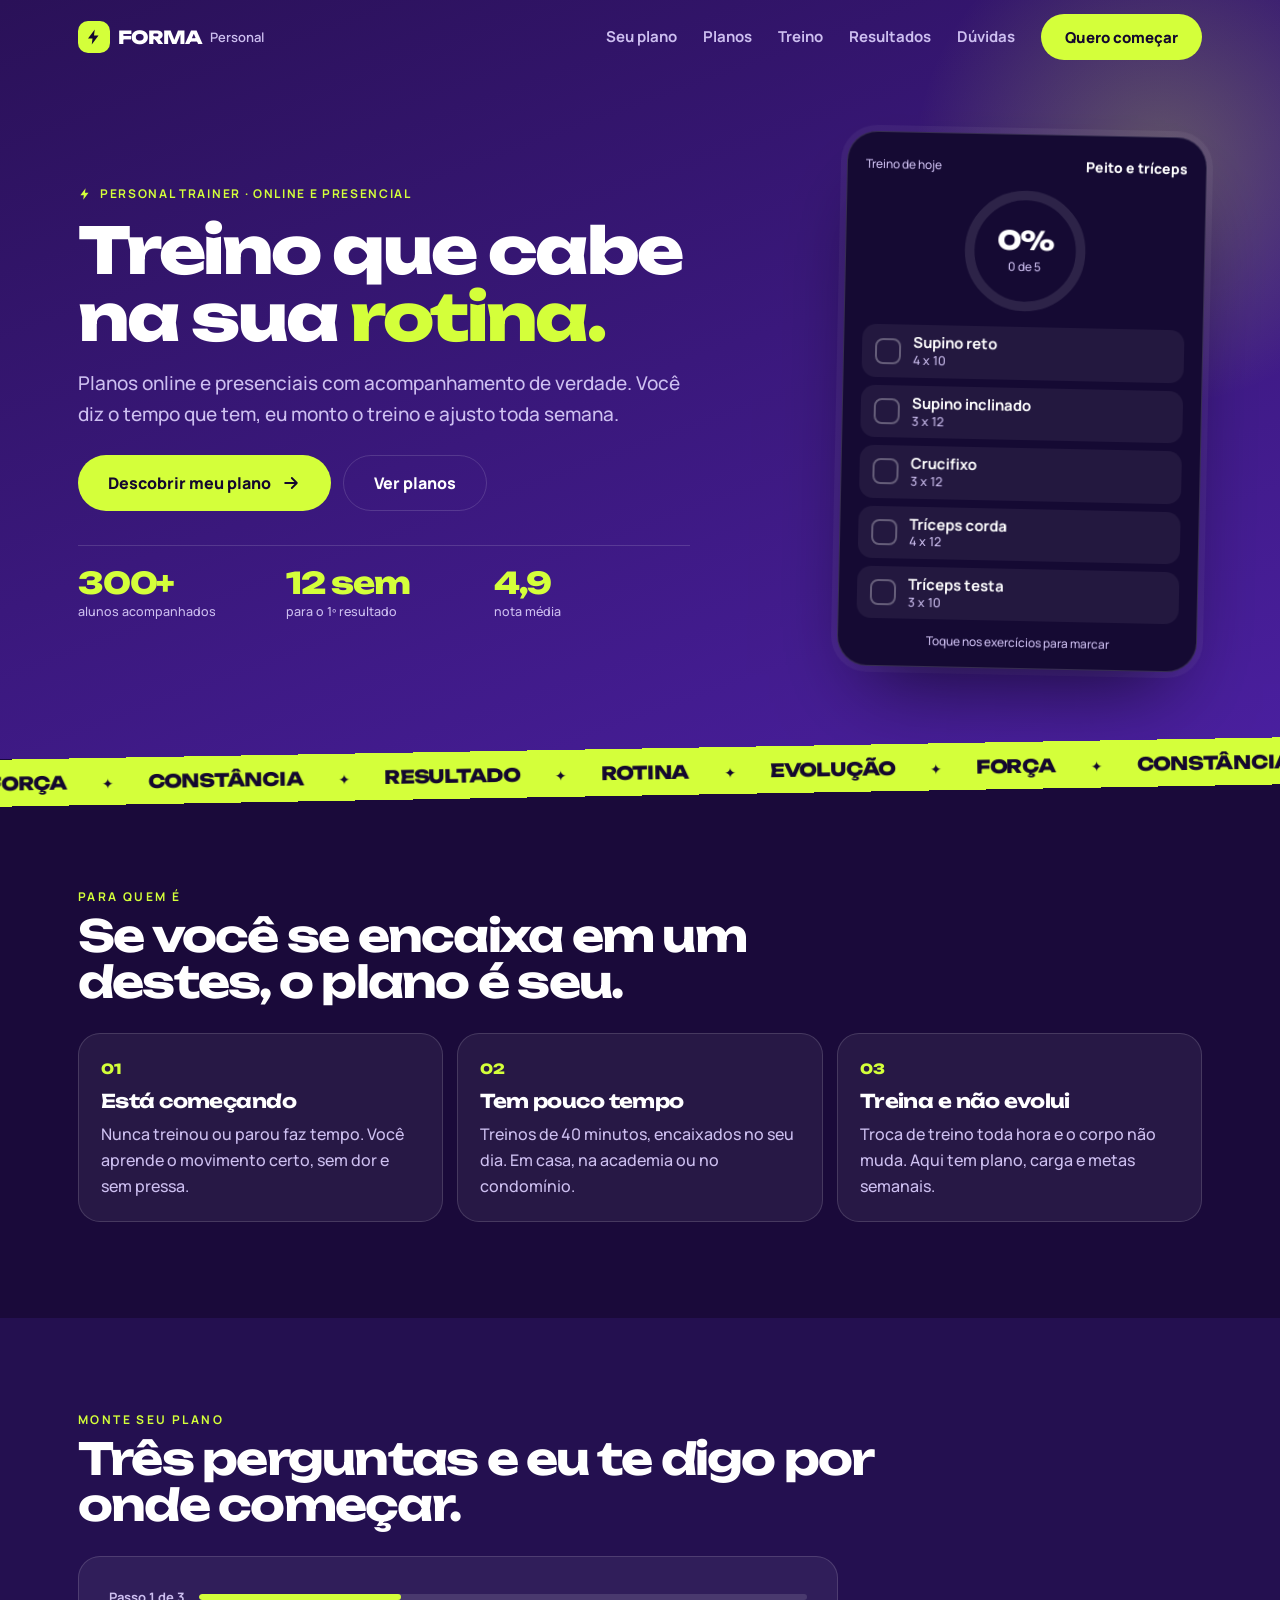
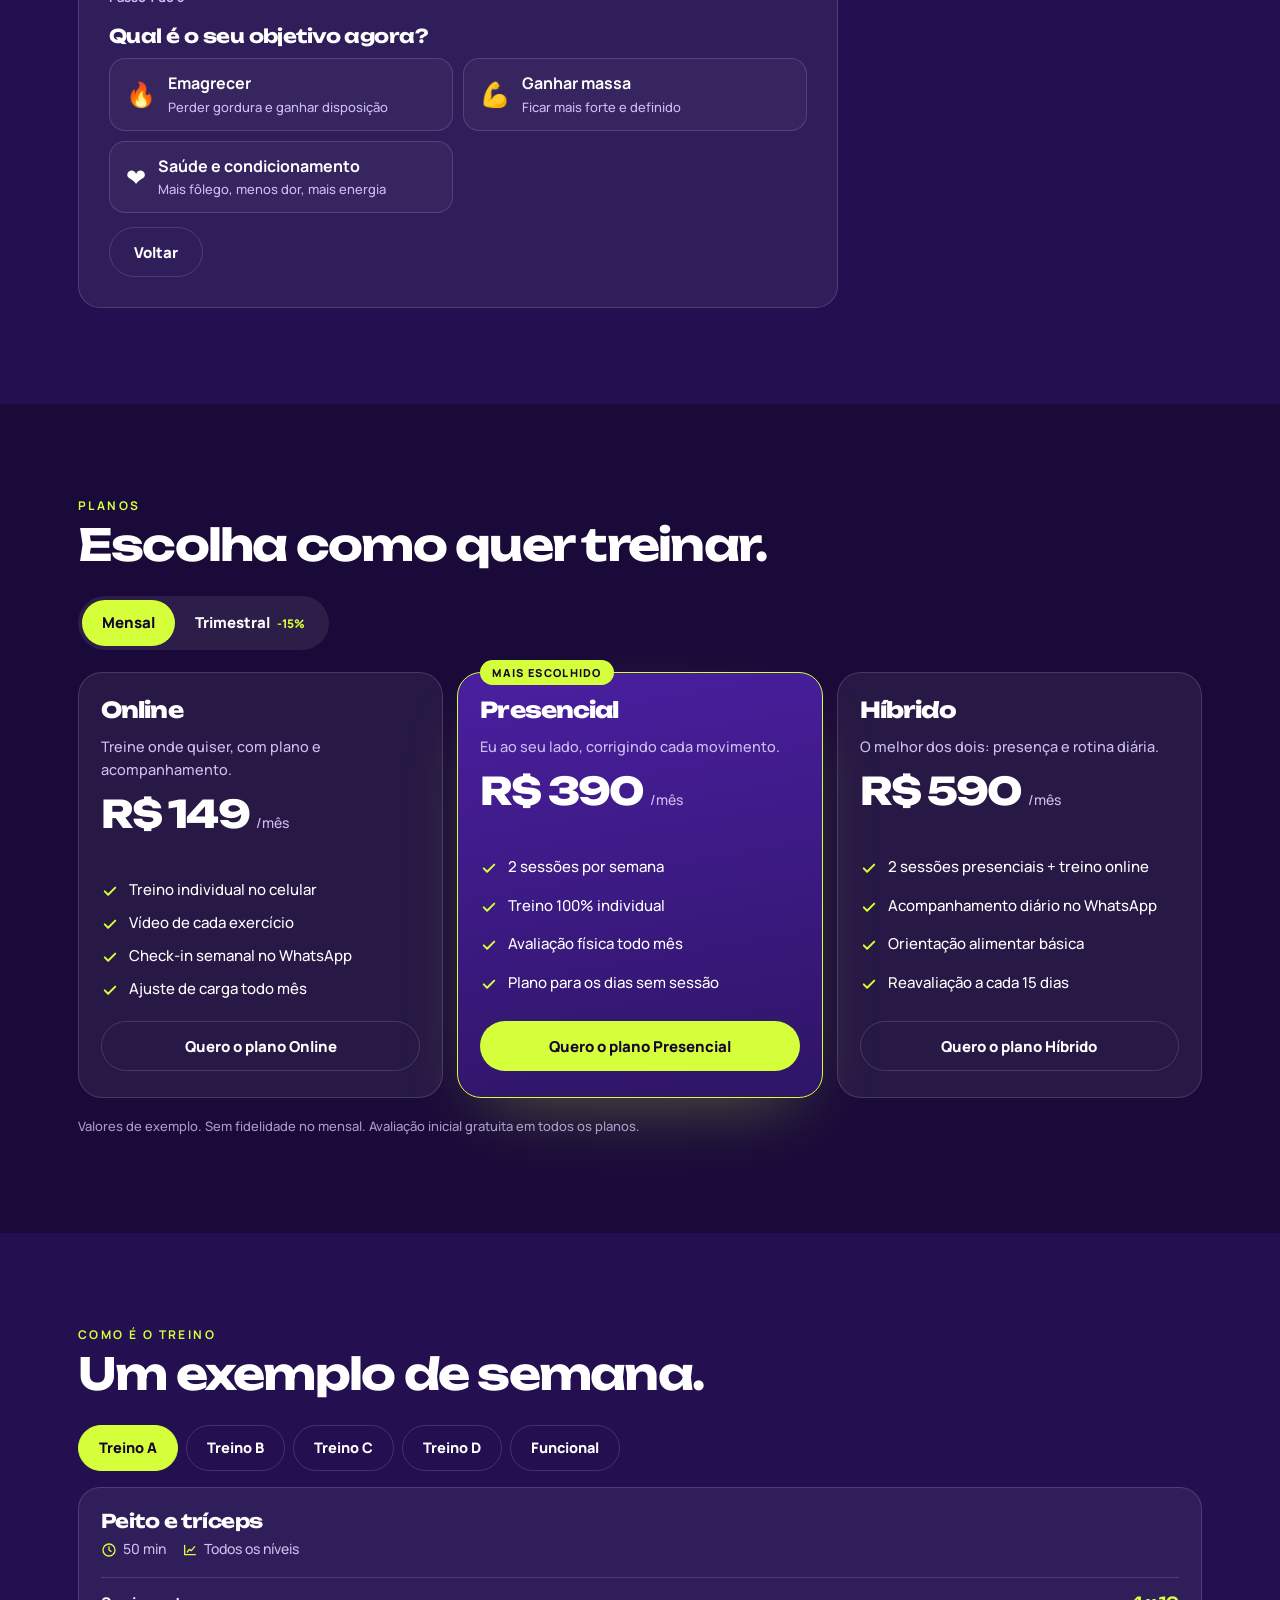
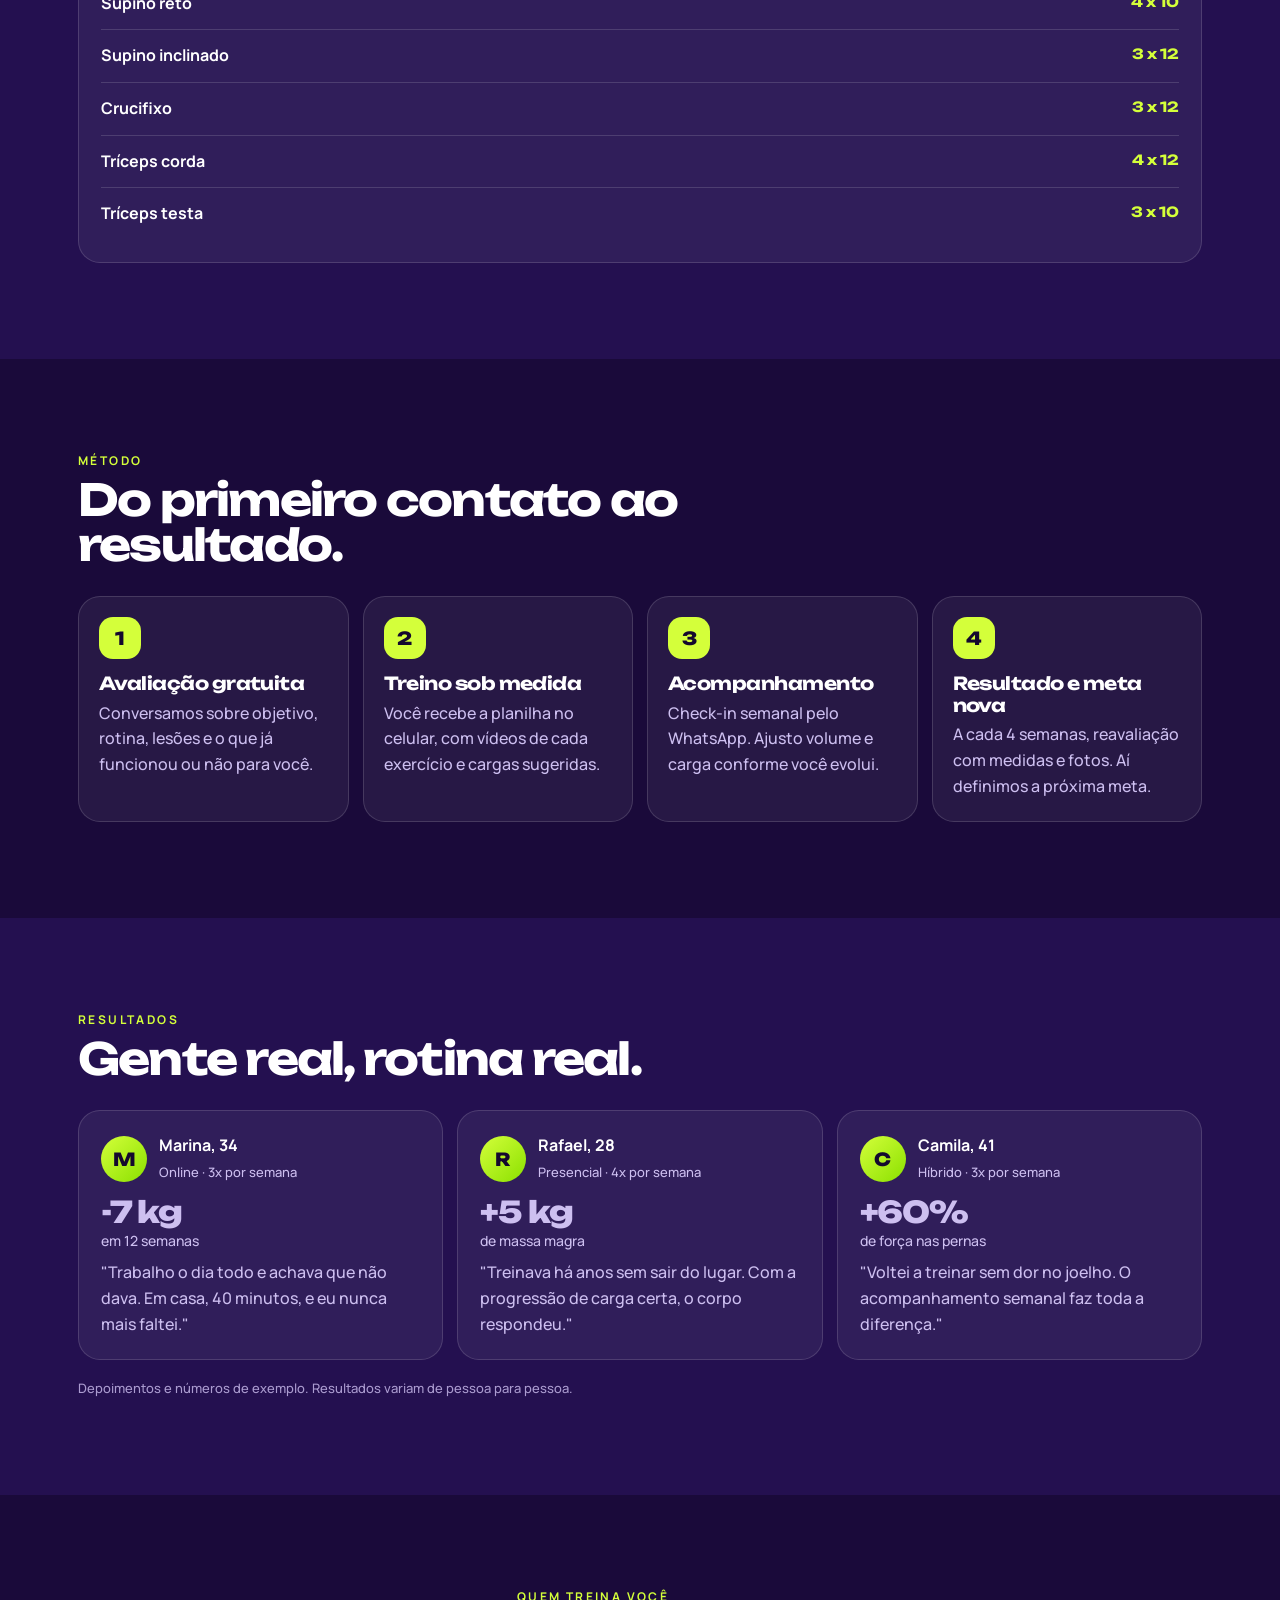
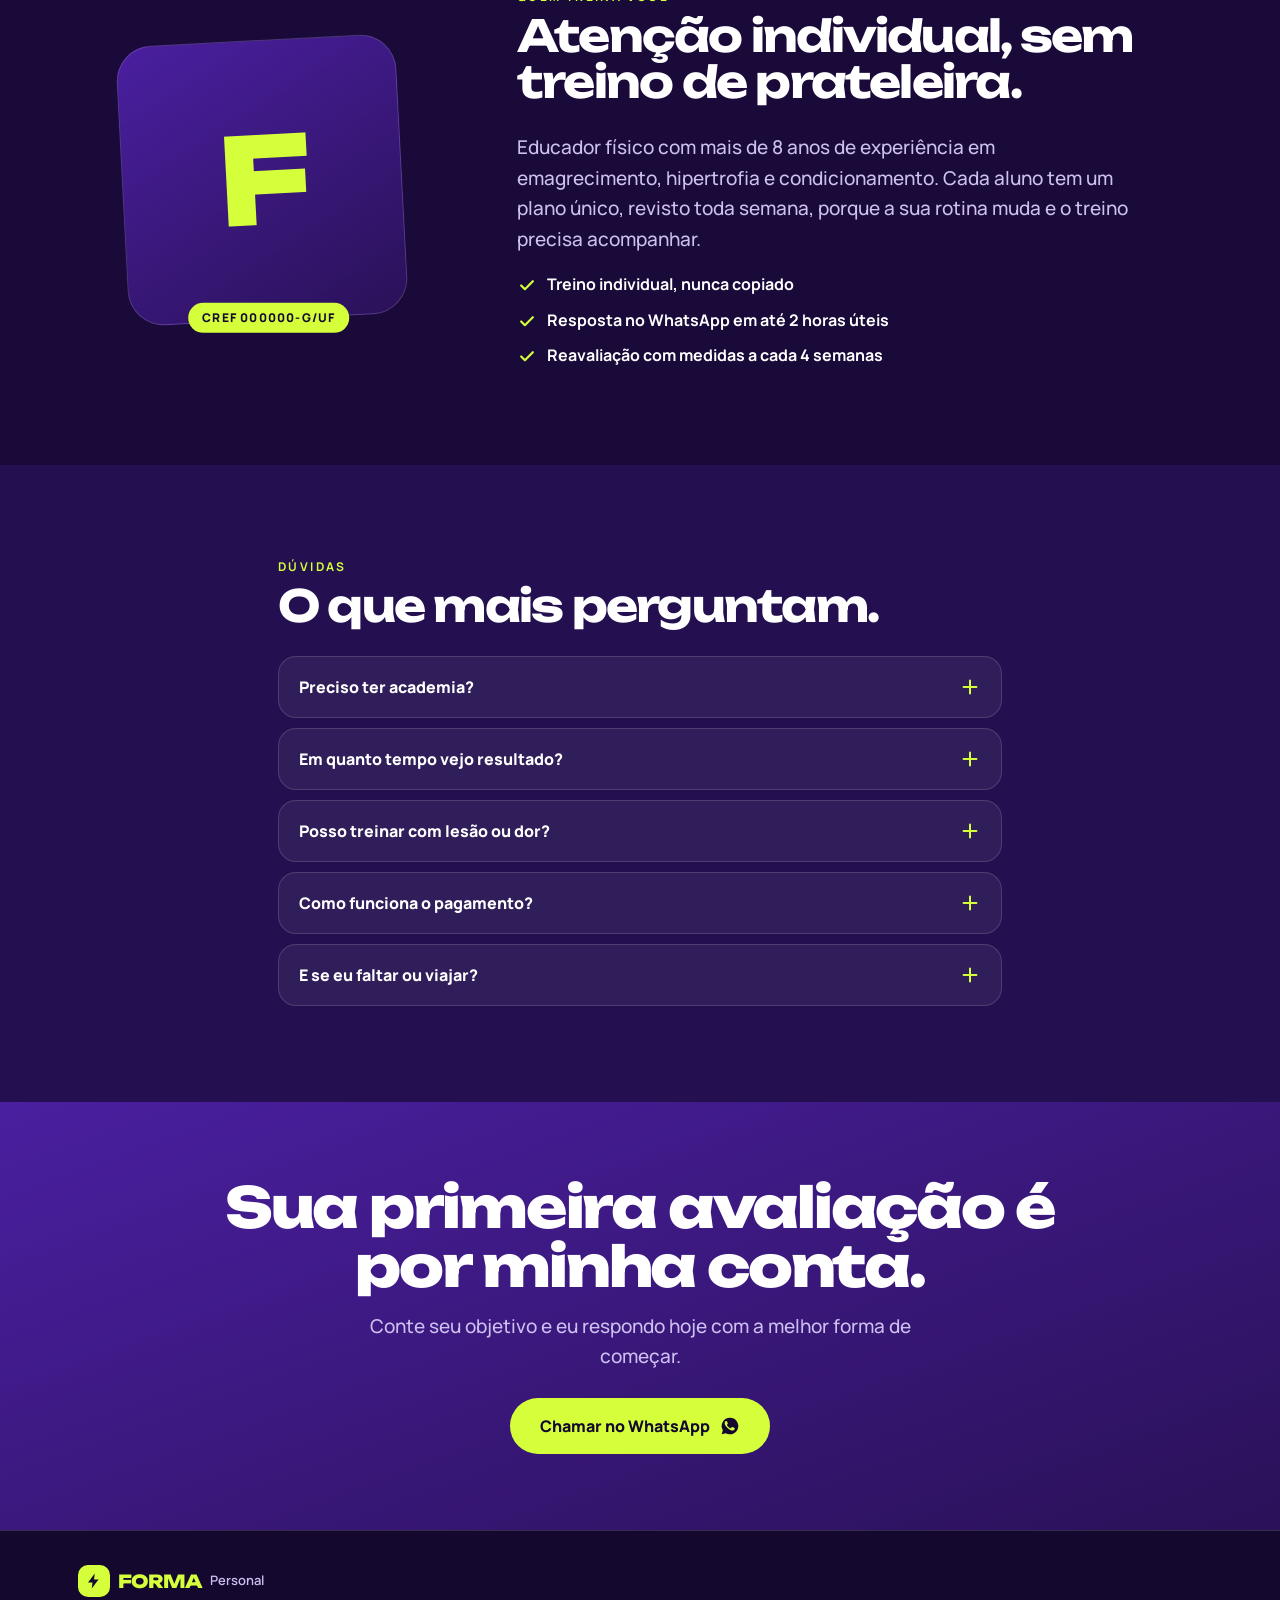
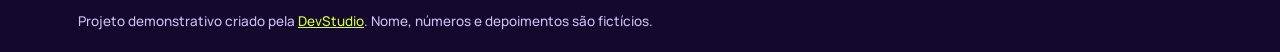
==== demos/forma-personal/index.html @ 67d9d810 "Demo Forma Personal: site completo com quiz de plano, planos mensal/trimestral, treino interativo e " ====
<!doctype html>
<html lang="pt-BR">
<head>
<meta charset="utf-8">
<meta name="viewport" content="width=device-width,initial-scale=1,viewport-fit=cover">
<title>Forma Personal | Treino que cabe na sua rotina</title>
<meta name="description" content="Personal trainer com planos online e presenciais, acompanhamento de verdade e treino montado para a sua rotina. Descubra seu plano em 1 minuto.">
<meta name="theme-color" content="#1a0a3a">
<meta property="og:title" content="Forma Personal | Treino que cabe na sua rotina">
<meta property="og:description" content="Planos online e presenciais com acompanhamento. Descubra qual combina com você.">
<meta property="og:type" content="website">
<link rel="icon" href="favicon.svg" type="image/svg+xml">
<link rel="preconnect" href="https://fonts.googleapis.com">
<link rel="preconnect" href="https://fonts.gstatic.com" crossorigin>
<link href="https://fonts.googleapis.com/css2?family=Unbounded:wght@500;700;800&family=Manrope:wght@400;500;600;700;800&display=swap" rel="stylesheet">
<link rel="stylesheet" href="style.css?v=1">
<script type="application/ld+json">
{"@context":"https://schema.org","@type":"HealthAndBeautyBusiness","name":"Forma Personal","description":"Personal trainer com planos de treino online e presenciais.","priceRange":"R$ 149 - R$ 590","makesOffer":[{"@type":"Offer","name":"Plano Online","price":"149","priceCurrency":"BRL"},{"@type":"Offer","name":"Plano Presencial","price":"390","priceCurrency":"BRL"},{"@type":"Offer","name":"Plano Híbrido","price":"590","priceCurrency":"BRL"}]}
</script>
</head>
<body>
<svg width="0" height="0" style="position:absolute" aria-hidden="true">
  <symbol id="i-bolt" viewBox="0 0 24 24"><path d="M13 2 4 14h6l-1 8 9-12h-6z" fill="currentColor"/></symbol>
  <symbol id="i-wa" viewBox="0 0 24 24"><path fill="currentColor" d="M12 2a10 10 0 0 0-8.6 15.1L2 22l5-1.3A10 10 0 1 0 12 2zm5.2 14.1c-.2.6-1.3 1.2-1.8 1.2-.5.1-1.1.1-3.6-.9-3-1.3-4.9-4.4-5-4.6-.2-.2-1.2-1.6-1.2-3s.7-2.1 1-2.4c.2-.3.5-.3.7-.3h.5c.2 0 .4 0 .6.5l.9 2.1c.1.2.1.4 0 .6l-.4.6-.3.4c-.1.2-.3.4-.1.7.2.3.8 1.3 1.7 2.1 1.2 1 2.1 1.4 2.4 1.5.3.1.5.1.7-.1l1-1.2c.2-.3.4-.2.7-.1l2 1c.3.1.5.2.6.3.1.2.1.8-.1 1.4z"/></symbol>
  <symbol id="i-check" viewBox="0 0 24 24"><path d="m5 12.5 4.5 4.5L19 7.5" fill="none" stroke="currentColor" stroke-width="2.6" stroke-linecap="round" stroke-linejoin="round"/></symbol>
  <symbol id="i-arrow" viewBox="0 0 24 24"><path d="M5 12h14m-6-6 6 6-6 6" fill="none" stroke="currentColor" stroke-width="2.2" stroke-linecap="round" stroke-linejoin="round"/></symbol>
  <symbol id="i-plus" viewBox="0 0 24 24"><path d="M12 5v14M5 12h14" fill="none" stroke="currentColor" stroke-width="2.2" stroke-linecap="round"/></symbol>
  <symbol id="i-clock" viewBox="0 0 24 24"><circle cx="12" cy="12" r="9" fill="none" stroke="currentColor" stroke-width="2"/><path d="M12 7v5l3 2" fill="none" stroke="currentColor" stroke-width="2" stroke-linecap="round"/></symbol>
  <symbol id="i-chat" viewBox="0 0 24 24"><path d="M4 5h16v11H9l-5 4z" fill="none" stroke="currentColor" stroke-width="2" stroke-linejoin="round"/></symbol>
  <symbol id="i-chart" viewBox="0 0 24 24"><path d="M4 19V5m0 14h16M8 15l3-4 3 2 5-6" fill="none" stroke="currentColor" stroke-width="2" stroke-linecap="round" stroke-linejoin="round"/></symbol>
</svg>

<header class="hdr" id="hdr">
  <div class="wrap hdr-in">
    <a class="logo" href="#topo" aria-label="Forma Personal"><span class="logo-m"><svg><use href="#i-bolt"/></svg></span><b>FORMA</b><i>Personal</i></a>
    <nav class="nav" id="nav" aria-label="Principal">
      <a href="#plano">Seu plano</a><a href="#planos">Planos</a><a href="#treino">Treino</a><a href="#resultados">Resultados</a><a href="#faq">Dúvidas</a>
    </nav>
    <a class="btn btn-volt hdr-cta" href="#plano" data-wa-fallback>Quero começar</a>
    <button class="burger" id="burger" aria-label="Abrir menu" aria-expanded="false" aria-controls="nav"><i></i><i></i></button>
  </div>
</header>

<main id="topo">
<section class="hero">
  <div class="hero-glow" aria-hidden="true"></div>
  <div class="wrap hero-in">
    <div class="hero-txt">
      <p class="tag"><svg><use href="#i-bolt"/></svg> Personal trainer · Online e presencial</p>
      <h1 class="h1">Treino que cabe na sua <em>rotina.</em></h1>
      <p class="lead">Planos online e presenciais com acompanhamento de verdade. Você diz o tempo que tem, eu monto o treino e ajusto toda semana.</p>
      <div class="cta-row">
        <a class="btn btn-volt btn-lg" href="#plano">Descobrir meu plano <svg class="ico"><use href="#i-arrow"/></svg></a>
        <a class="btn btn-line btn-lg" href="#planos">Ver planos</a>
      </div>
      <ul class="proof">
        <li><b data-count="300" data-suf="+">0</b><span>alunos acompanhados</span></li>
        <li><b data-count="12" data-suf=" sem">0</b><span>para o 1º resultado</span></li>
        <li><b data-count="4.9" data-dec="1">0</b><span>nota média</span></li>
      </ul>
    </div>

    <div class="phone" aria-label="Exemplo do treino do dia">
      <div class="phone-top"><span>Treino de hoje</span><em>Peito e tríceps</em></div>
      <div class="ring-wrap">
        <svg viewBox="0 0 120 120" class="ring" aria-hidden="true"><circle cx="60" cy="60" r="52" class="ring-bg"/><circle cx="60" cy="60" r="52" class="ring-fg" id="ringFg"/></svg>
        <div class="ring-t"><b id="ringPct">0%</b><span id="ringTxt">0 de 5</span></div>
      </div>
      <ul class="ex" id="exList">
        <li><button type="button" aria-pressed="false"><span class="ck"><svg><use href="#i-check"/></svg></span><span class="ex-n">Supino reto<small>4 x 10</small></span></button></li>
        <li><button type="button" aria-pressed="false"><span class="ck"><svg><use href="#i-check"/></svg></span><span class="ex-n">Supino inclinado<small>3 x 12</small></span></button></li>
        <li><button type="button" aria-pressed="false"><span class="ck"><svg><use href="#i-check"/></svg></span><span class="ex-n">Crucifixo<small>3 x 12</small></span></button></li>
        <li><button type="button" aria-pressed="false"><span class="ck"><svg><use href="#i-check"/></svg></span><span class="ex-n">Tríceps corda<small>4 x 12</small></span></button></li>
        <li><button type="button" aria-pressed="false"><span class="ck"><svg><use href="#i-check"/></svg></span><span class="ex-n">Tríceps testa<small>3 x 10</small></span></button></li>
      </ul>
      <p class="phone-hint" id="exHint">Toque nos exercícios para marcar</p>
    </div>
  </div>
</section>

<div class="strip" aria-hidden="true"><div class="strip-in"><span>FORÇA</span><span>CONSTÂNCIA</span><span>RESULTADO</span><span>ROTINA</span><span>EVOLUÇÃO</span><span>FORÇA</span><span>CONSTÂNCIA</span><span>RESULTADO</span><span>ROTINA</span><span>EVOLUÇÃO</span></div></div>

<section class="sec" id="para-quem">
  <div class="wrap">
    <p class="eyebrow">Para quem é</p>
    <h2 class="h2">Se você se encaixa em um destes, o plano é seu.</h2>
    <div class="grid3 rv">
      <article class="card"><span class="num">01</span><h3>Está começando</h3><p>Nunca treinou ou parou faz tempo. Você aprende o movimento certo, sem dor e sem pressa.</p></article>
      <article class="card"><span class="num">02</span><h3>Tem pouco tempo</h3><p>Treinos de 40 minutos, encaixados no seu dia. Em casa, na academia ou no condomínio.</p></article>
      <article class="card"><span class="num">03</span><h3>Treina e não evolui</h3><p>Troca de treino toda hora e o corpo não muda. Aqui tem plano, carga e metas semanais.</p></article>
    </div>
  </div>
</section>

<section class="sec sec-alt" id="plano">
  <div class="wrap">
    <p class="eyebrow">Monte seu plano</p>
    <h2 class="h2">Três perguntas e eu te digo por onde começar.</h2>
    <div class="quiz card" id="quiz">
      <div class="q-head"><span id="qStep">Passo 1 de 3</span><div class="q-bar"><i id="qBar"></i></div></div>
      <div class="q-body" id="qBody" aria-live="polite"></div>
      <div class="q-nav"><button type="button" class="btn btn-line" id="qBack" hidden>Voltar</button></div>
    </div>
  </div>
</section>

<section class="sec" id="planos">
  <div class="wrap">
    <p class="eyebrow">Planos</p>
    <h2 class="h2">Escolha como quer treinar.</h2>
    <div class="switch" role="group" aria-label="Período">
      <button type="button" aria-pressed="true" data-per="1">Mensal</button>
      <button type="button" aria-pressed="false" data-per="3">Trimestral <em>-15%</em></button>
    </div>
    <div class="plans rv" id="plans"></div>
    <p class="note">Valores de exemplo. Sem fidelidade no mensal. Avaliação inicial gratuita em todos os planos.</p>
  </div>
</section>

<section class="sec sec-alt" id="treino">
  <div class="wrap">
    <p class="eyebrow">Como é o treino</p>
    <h2 class="h2">Um exemplo de semana.</h2>
    <div class="tabs" role="tablist" aria-label="Treinos da semana" id="tabs"></div>
    <div class="tab-panel card" id="tabPanel" role="tabpanel" aria-live="polite"></div>
  </div>
</section>

<section class="sec" id="metodo">
  <div class="wrap">
    <p class="eyebrow">Método</p>
    <h2 class="h2">Do primeiro contato ao resultado.</h2>
    <ol class="steps rv">
      <li><span class="sn">1</span><h3>Avaliação gratuita</h3><p>Conversamos sobre objetivo, rotina, lesões e o que já funcionou ou não para você.</p></li>
      <li><span class="sn">2</span><h3>Treino sob medida</h3><p>Você recebe a planilha no celular, com vídeos de cada exercício e cargas sugeridas.</p></li>
      <li><span class="sn">3</span><h3>Acompanhamento</h3><p>Check-in semanal pelo WhatsApp. Ajusto volume e carga conforme você evolui.</p></li>
      <li><span class="sn">4</span><h3>Resultado e meta nova</h3><p>A cada 4 semanas, reavaliação com medidas e fotos. Aí definimos a próxima meta.</p></li>
    </ol>
  </div>
</section>

<section class="sec sec-alt" id="resultados">
  <div class="wrap">
    <p class="eyebrow">Resultados</p>
    <h2 class="h2">Gente real, rotina real.</h2>
    <div class="grid3 rv">
      <article class="card case"><div class="case-top"><span class="av">M</span><div><b>Marina, 34</b><small>Online · 3x por semana</small></div></div><p class="big">-7 kg <small>em 12 semanas</small></p><p>"Trabalho o dia todo e achava que não dava. Em casa, 40 minutos, e eu nunca mais faltei."</p></article>
      <article class="card case"><div class="case-top"><span class="av">R</span><div><b>Rafael, 28</b><small>Presencial · 4x por semana</small></div></div><p class="big">+5 kg <small>de massa magra</small></p><p>"Treinava há anos sem sair do lugar. Com a progressão de carga certa, o corpo respondeu."</p></article>
      <article class="card case"><div class="case-top"><span class="av">C</span><div><b>Camila, 41</b><small>Híbrido · 3x por semana</small></div></div><p class="big">+60% <small>de força nas pernas</small></p><p>"Voltei a treinar sem dor no joelho. O acompanhamento semanal faz toda a diferença."</p></article>
    </div>
    <p class="note">Depoimentos e números de exemplo. Resultados variam de pessoa para pessoa.</p>
  </div>
</section>

<section class="sec" id="sobre">
  <div class="wrap about">
    <div class="about-av" aria-hidden="true"><span>F</span><i>CREF 000000-G/UF</i></div>
    <div>
      <p class="eyebrow">Quem treina você</p>
      <h2 class="h2">Atenção individual, sem treino de prateleira.</h2>
      <p class="lead dim">Educador físico com mais de 8 anos de experiência em emagrecimento, hipertrofia e condicionamento. Cada aluno tem um plano único, revisto toda semana, porque a sua rotina muda e o treino precisa acompanhar.</p>
      <ul class="ticks"><li><svg><use href="#i-check"/></svg>Treino individual, nunca copiado</li><li><svg><use href="#i-check"/></svg>Resposta no WhatsApp em até 2 horas úteis</li><li><svg><use href="#i-check"/></svg>Reavaliação com medidas a cada 4 semanas</li></ul>
    </div>
  </div>
</section>

<section class="sec sec-alt" id="faq">
  <div class="wrap narrow">
    <p class="eyebrow">Dúvidas</p>
    <h2 class="h2">O que mais perguntam.</h2>
    <div class="faq">
      <details><summary>Preciso ter academia?<svg class="plus"><use href="#i-plus"/></svg></summary><p>Não. No plano online você treina em casa com o que tiver. Se tiver academia, o treino é adaptado aos aparelhos que existem nela.</p></details>
      <details><summary>Em quanto tempo vejo resultado?<svg class="plus"><use href="#i-plus"/></svg></summary><p>As primeiras mudanças de energia e disposição aparecem nas primeiras semanas. Resultado visível no corpo costuma vir entre 8 e 12 semanas, com constância.</p></details>
      <details><summary>Posso treinar com lesão ou dor?<svg class="plus"><use href="#i-plus"/></svg></summary><p>Sim, desde que você tenha liberação médica. O treino é adaptado e a evolução é gradual. Conte tudo na avaliação inicial.</p></details>
      <details><summary>Como funciona o pagamento?<svg class="plus"><use href="#i-plus"/></svg></summary><p>Pix, cartão ou boleto. O mensal não tem fidelidade e o trimestral tem 15% de desconto.</p></details>
      <details><summary>E se eu faltar ou viajar?<svg class="plus"><use href="#i-plus"/></svg></summary><p>Sem problema. O treino é ajustado para a sua semana e há opções de treino de viagem, feitas para fazer em qualquer lugar.</p></details>
    </div>
  </div>
</section>

<section class="final">
  <div class="wrap">
    <h2 class="h1">Sua primeira avaliação é por minha conta.</h2>
    <p class="lead">Conte seu objetivo e eu respondo hoje com a melhor forma de começar.</p>
    <a class="btn btn-volt btn-lg" href="#" data-wa="Olá! Quero agendar minha avaliação gratuita.">Chamar no WhatsApp <svg class="ico"><use href="#i-wa"/></svg></a>
  </div>
</section>
</main>

<footer class="ft">
  <div class="wrap ft-in">
    <a class="logo" href="#topo" aria-label="Forma Personal"><span class="logo-m"><svg><use href="#i-bolt"/></svg></span><b>FORMA</b><i>Personal</i></a>
    <p>Projeto demonstrativo criado pela <a href="../../" rel="noopener">DevStudio</a>. Nome, números e depoimentos são fictícios.</p>
  </div>
</footer>

<div class="bar" id="bar"><a class="btn btn-volt" href="#plano">Descobrir meu plano</a><a class="bar-wa" href="#" data-wa="Olá! Quero saber mais sobre os planos." aria-label="Chamar no WhatsApp"><svg><use href="#i-wa"/></svg></a></div>

<script src="app.js?v=1"></script>
</body>
</html>
---- demos/forma-personal/style.css ----
/* Forma Personal | demo. Mobile primeiro. */
:root{--bg:#1a0a3a;--bg2:#241050;--bg3:#2e1566;--vio:#4a1fa0;--volt:#d4ff3a;--ink:#14082e;--tx:#fff;--mut:#cdbff0;--ln:rgba(255,255,255,.14);--card:rgba(255,255,255,.06);--disp:"Unbounded","Arial Black",system-ui,sans-serif;--body:"Manrope",system-ui,-apple-system,"Segoe UI",Roboto,Arial,sans-serif;--hdr:64px}
*{box-sizing:border-box;margin:0;padding:0}
html{overflow-x:clip;scroll-behavior:smooth;scroll-padding-top:76px;-webkit-text-size-adjust:100%}
body{background:var(--bg);color:var(--tx);font:500 16px/1.6 var(--body);overflow-x:clip;-webkit-tap-highlight-color:transparent;padding-bottom:calc(76px + env(safe-area-inset-bottom,0px))}
img,svg{display:block;max-width:100%}
ul,ol{list-style:none}
a{color:inherit}
button{font:inherit;color:inherit;background:none;border:0;cursor:pointer}
a,button,summary{touch-action:manipulation}
:focus-visible{outline:2px solid var(--volt);outline-offset:3px}
.wrap{width:100%;max-width:1160px;margin:0 auto;padding:0 18px}
.narrow{max-width:760px}
.h1,.h2,.big{font-family:var(--disp);letter-spacing:-.04em;line-height:1.04}
.h1{font-size:clamp(32px,8.8vw,64px);font-weight:800}
.h1 em{font-style:normal;color:var(--volt)}
.h2{font-size:clamp(25px,6.6vw,44px);font-weight:700;margin:10px 0 28px;max-width:20ch}
.lead{font-size:clamp(16px,4.2vw,19px);color:var(--mut);max-width:52ch}
.lead.dim{margin-bottom:18px}
.eyebrow{font:700 12px/1 var(--body);letter-spacing:.2em;text-transform:uppercase;color:var(--volt)}
.note{margin-top:18px;font-size:13px;color:var(--mut);opacity:.8}
/* botões */
.btn{display:inline-flex;align-items:center;justify-content:center;gap:10px;min-height:50px;padding:0 24px;border-radius:999px;font:800 15px/1 var(--body);text-decoration:none;transition:transform .2s,box-shadow .2s,background .2s}
.btn-volt{background:var(--volt);color:var(--ink)}
.btn-line{border:1.5px solid var(--ln);color:#fff}
.btn-lg{min-height:56px;padding:0 30px;font-size:16px}
.btn .ico{width:20px;height:20px}
@media(hover:hover){.btn-volt:hover{transform:translateY(-2px);box-shadow:0 12px 40px -10px rgba(212,255,58,.7)}.btn-line:hover{border-color:var(--volt);color:var(--volt)}}
/* cabeçalho */
.hdr{position:fixed;inset:0 0 auto;z-index:50;background:transparent;transition:background .3s,backdrop-filter .3s;padding-top:env(safe-area-inset-top,0)}
.hdr.stuck{background:rgba(26,10,58,.86);backdrop-filter:blur(14px);-webkit-backdrop-filter:blur(14px);border-bottom:1px solid var(--ln)}
.hdr-in{height:var(--hdr);display:flex;align-items:center;gap:14px}
.logo{display:flex;align-items:center;gap:8px;text-decoration:none;margin-right:auto}
.logo b{font:800 18px/1 var(--disp);letter-spacing:-.04em}
.logo i{font:600 13px/1 var(--body);font-style:normal;color:var(--mut)}
.logo-m{width:32px;height:32px;border-radius:10px;background:var(--volt);color:var(--ink);display:grid;place-items:center}
.logo-m svg{width:18px;height:18px}
.hdr-cta{display:none}
.burger{width:46px;height:46px;display:grid;place-content:center;gap:6px;border-radius:12px}
.burger i{display:block;width:24px;height:2.5px;background:#fff;border-radius:2px;transition:.25s}
.burger[aria-expanded=true] i:first-child{transform:translateY(4.25px) rotate(45deg)}
.burger[aria-expanded=true] i:last-child{transform:translateY(-4.25px) rotate(-45deg)}
.nav{position:fixed;inset:calc(var(--hdr) + env(safe-area-inset-top,0)) 0 auto;background:rgba(26,10,58,.97);backdrop-filter:blur(16px);display:grid;padding:8px 18px 20px;border-bottom:1px solid var(--ln);transform:translateY(-12px);opacity:0;pointer-events:none;transition:.25s}
.nav.open{transform:none;opacity:1;pointer-events:auto}
.nav a{min-height:52px;display:flex;align-items:center;text-decoration:none;font-weight:700;font-size:18px;border-bottom:1px solid var(--ln)}
/* hero */
.hero{position:relative;overflow:hidden;padding:calc(var(--hdr) + env(safe-area-inset-top,0) + 30px) 0 54px;background:linear-gradient(160deg,#2a1158 0%,#4a1fa0 100%)}
.hero-glow{position:absolute;width:560px;height:560px;right:-160px;top:-120px;border-radius:50%;background:radial-gradient(circle,rgba(212,255,58,.26),transparent 62%);pointer-events:none}
.hero-in{position:relative;display:grid;gap:36px}
.tag{display:inline-flex;align-items:center;gap:8px;font:700 12px/1 var(--body);letter-spacing:.14em;text-transform:uppercase;color:var(--volt);margin-bottom:16px}
.tag svg{width:14px;height:14px}
.hero .lead{margin:18px 0 26px}
.cta-row{display:grid;gap:12px}
.proof{display:grid;grid-template-columns:repeat(3,1fr);gap:12px;margin-top:34px;padding-top:22px;border-top:1px solid var(--ln)}
.proof b{display:block;font:800 clamp(20px,6vw,30px)/1 var(--disp);letter-spacing:-.04em;color:var(--volt)}
.proof span{font-size:12.5px;color:var(--mut);line-height:1.3;display:block;margin-top:6px}
.hero-txt>*{opacity:0;transform:translateY(16px);animation:up .8s cubic-bezier(.2,.7,.2,1) forwards}
.hero-txt>:nth-child(2){animation-delay:.08s}.hero-txt>:nth-child(3){animation-delay:.16s}.hero-txt>:nth-child(4){animation-delay:.24s}.hero-txt>:nth-child(5){animation-delay:.32s}
@keyframes up{to{opacity:1;transform:none}}
/* celular com treino interativo */
.phone{justify-self:center;width:min(340px,100%);background:#150a33;border:1px solid var(--ln);border-radius:30px;padding:20px 18px 16px;box-shadow:0 40px 80px -30px rgba(0,0,0,.65),0 0 0 6px rgba(255,255,255,.05);transform:rotate(1.2deg)}
.phone-top{display:flex;justify-content:space-between;align-items:baseline;gap:10px;font-size:12px;color:var(--mut);margin-bottom:10px}
.phone-top em{font-style:normal;font-weight:800;color:#fff;font-size:14px}
.ring-wrap{position:relative;width:128px;height:128px;margin:6px auto 12px}
.ring{width:100%;height:100%;transform:rotate(-90deg)}
.ring circle{fill:none;stroke-width:9;stroke-linecap:round}
.ring-bg{stroke:rgba(255,255,255,.1)}
.ring-fg{stroke:var(--volt);stroke-dasharray:326.7;stroke-dashoffset:326.7;transition:stroke-dashoffset .6s cubic-bezier(.2,.7,.2,1)}
.ring-t{position:absolute;inset:0;display:grid;place-content:center;text-align:center}
.ring-t b{font:800 26px/1 var(--disp);letter-spacing:-.04em}
.ring-t span{font-size:12px;color:var(--mut);margin-top:4px}
.ex{display:grid;gap:8px}
.ex button{width:100%;min-height:52px;display:flex;align-items:center;gap:12px;text-align:left;background:rgba(255,255,255,.06);border:1px solid transparent;border-radius:14px;padding:8px 12px;transition:.2s}
.ex .ck{width:26px;height:26px;border-radius:8px;border:2px solid rgba(255,255,255,.3);display:grid;place-items:center;flex:none;color:transparent;transition:.2s}
.ex .ck svg{width:16px;height:16px}
.ex-n{display:grid;font-weight:700;font-size:15px;line-height:1.25}
.ex-n small{font-weight:500;color:var(--mut);font-size:12.5px}
.ex button[aria-pressed=true]{background:rgba(212,255,58,.12);border-color:rgba(212,255,58,.45)}
.ex button[aria-pressed=true] .ck{background:var(--volt);border-color:var(--volt);color:var(--ink)}
.ex button[aria-pressed=true] .ex-n{text-decoration:line-through;text-decoration-color:rgba(255,255,255,.4);opacity:.75}
.phone-hint{text-align:center;font-size:12px;color:var(--mut);margin-top:12px;min-height:1.4em}
/* faixa */
.strip{overflow:hidden;background:var(--volt);color:var(--ink);padding:14px 0;transform:rotate(-1deg) scale(1.02);margin:-10px 0 0;position:relative;z-index:2}
.strip-in{display:flex;gap:34px;width:max-content;animation:mq 26s linear infinite;font:800 18px/1 var(--disp);letter-spacing:-.03em;white-space:nowrap}
.strip-in span::after{content:"✦";margin-left:34px;font-size:14px}
@keyframes mq{to{transform:translateX(-50%)}}
/* seções */
.sec{padding:68px 0}
.sec-alt{background:var(--bg2)}
.grid3{display:grid;gap:14px}
.card{background:var(--card);border:1px solid var(--ln);border-radius:22px;padding:22px}
.card h3{font:700 19px/1.2 var(--disp);letter-spacing:-.03em;margin:8px 0 10px}
.card p{color:var(--mut)}
.num{font:800 14px/1 var(--disp);color:var(--volt)}
/* quiz */
.quiz{padding:20px 18px;max-width:760px}
.q-head{display:flex;align-items:center;gap:14px;font-size:13px;color:var(--mut);font-weight:700;margin-bottom:18px}
.q-bar{flex:1;height:6px;border-radius:6px;background:rgba(255,255,255,.12);overflow:hidden}
.q-bar i{display:block;height:100%;width:33%;background:var(--volt);border-radius:6px;transition:width .4s}
.q-title{font:700 clamp(19px,5vw,25px)/1.25 var(--disp);letter-spacing:-.03em;margin-bottom:16px}
.opts{display:grid;gap:10px}
.opt{min-height:60px;text-align:left;padding:12px 16px;border:1.5px solid var(--ln);border-radius:16px;display:flex;align-items:center;gap:12px;font-weight:700;transition:.2s;background:rgba(255,255,255,.03)}
.opt small{display:block;font-weight:500;color:var(--mut);font-size:13px}
.opt .em{font-size:24px;flex:none}
@media(hover:hover){.opt:hover{border-color:var(--volt);transform:translateX(3px)}}
.opt[aria-pressed=true]{border-color:var(--volt);background:rgba(212,255,58,.12)}
.q-nav{margin-top:14px}
.res{display:grid;gap:14px}
.res-tag{font:700 12px/1 var(--body);letter-spacing:.16em;text-transform:uppercase;color:var(--volt)}
.res h3{font:800 clamp(26px,7vw,38px)/1.05 var(--disp);letter-spacing:-.04em}
.res .price{font:800 22px/1 var(--disp);color:var(--volt)}
.res .price small{font:500 14px var(--body);color:var(--mut)}
.res p{color:var(--mut)}
.res .why{display:grid;gap:8px}
.res .why li{display:flex;gap:10px;align-items:flex-start}
.res .why svg{width:20px;height:20px;color:var(--volt);flex:none;margin-top:3px}
.res-act{display:grid;gap:10px;margin-top:6px}
/* planos */
.switch{display:inline-flex;background:rgba(255,255,255,.08);border-radius:999px;padding:4px;margin-bottom:22px}
.switch button{min-height:46px;padding:0 20px;border-radius:999px;font-weight:800;font-size:15px;transition:.2s}
.switch button em{font-style:normal;font-size:12px;color:var(--volt);margin-left:4px}
.switch button[aria-pressed=true]{background:var(--volt);color:var(--ink)}
.switch button[aria-pressed=true] em{color:var(--ink)}
.plans{display:grid;gap:14px}
.plan{position:relative;display:flex;flex-direction:column;gap:14px;background:var(--card);border:1px solid var(--ln);border-radius:24px;padding:26px 22px}
.plan.hot{background:linear-gradient(170deg,#4a1fa0,#2e1566);border-color:var(--volt);box-shadow:0 30px 70px -30px rgba(212,255,58,.35)}
.plan .badge{position:absolute;top:-13px;left:22px;background:var(--volt);color:var(--ink);font:800 11px/1 var(--body);letter-spacing:.12em;text-transform:uppercase;padding:7px 12px;border-radius:999px}
.plan h3{font:800 22px/1 var(--disp);letter-spacing:-.04em}
.plan .sub{color:var(--mut);font-size:14.5px}
.plan .pr{font:800 38px/1 var(--disp);letter-spacing:-.05em}
.plan .pr small{font:500 14px var(--body);letter-spacing:0;color:var(--mut)}
.plan .eco{font-size:13px;color:var(--volt);font-weight:700;min-height:1.3em}
.plan ul{display:grid;gap:9px;flex:1}
.plan li{display:flex;gap:10px;font-size:15px}
.plan li svg{width:18px;height:18px;color:var(--volt);flex:none;margin-top:4px}
.plan .btn{margin-top:6px}
/* treino */
.tabs{display:flex;gap:8px;overflow-x:auto;scrollbar-width:none;margin-bottom:14px;padding-bottom:2px}
.tabs::-webkit-scrollbar{display:none}
.tabs button{flex:none;min-height:46px;padding:0 20px;border:1.5px solid var(--ln);border-radius:999px;font-weight:800;font-size:14.5px}
.tabs button[aria-selected=true]{background:var(--volt);color:var(--ink);border-color:var(--volt)}
.tab-panel h3{margin:0 0 4px}
.tab-panel .meta{display:flex;gap:16px;flex-wrap:wrap;color:var(--mut);font-size:14px;margin:6px 0 16px}
.tab-panel .meta span{display:inline-flex;gap:6px;align-items:center}
.tab-panel .meta svg{width:16px;height:16px;color:var(--volt)}
.tp-list{display:grid;gap:0}
.tp-list li{display:flex;justify-content:space-between;gap:12px;padding:13px 0;border-top:1px solid var(--ln);font-weight:700}
.tp-list li span:last-child{color:var(--volt);font-family:var(--disp);font-size:14px;white-space:nowrap}
/* método */
.steps{display:grid;gap:14px;counter-reset:s}
.steps li{position:relative;background:var(--card);border:1px solid var(--ln);border-radius:22px;padding:22px 22px 22px 78px}
.steps h3{font:700 18px/1.2 var(--disp);letter-spacing:-.03em;margin-bottom:6px}
.steps p{color:var(--mut)}
.sn{position:absolute;left:20px;top:20px;width:42px;height:42px;border-radius:14px;background:var(--volt);color:var(--ink);display:grid;place-items:center;font:800 18px var(--disp)}
/* resultados */
.case-top{display:flex;gap:12px;align-items:center;margin-bottom:12px}
.av{width:46px;height:46px;border-radius:50%;background:linear-gradient(135deg,var(--volt),#8be000);color:var(--ink);display:grid;place-items:center;font:800 18px var(--disp)}
.case-top b{display:block}
.case-top small{color:var(--mut);font-size:13px}
.big{font-size:30px;font-weight:800;color:var(--volt);margin:6px 0 10px}
.big small{font:500 14px var(--body);letter-spacing:0;color:var(--mut);display:block;margin-top:4px}
/* sobre */
.about{display:grid;gap:30px;align-items:center}
.about-av{position:relative;width:min(280px,70vw);aspect-ratio:1;border-radius:36px;background:linear-gradient(150deg,var(--vio),#2a1158);display:grid;place-items:center;justify-self:center;border:1px solid var(--ln);transform:rotate(-3deg)}
.about-av span{font:800 120px/1 var(--disp);color:var(--volt);letter-spacing:-.06em}
.about-av i{position:absolute;bottom:-14px;background:var(--volt);color:var(--ink);font:800 12px/1 var(--body);font-style:normal;letter-spacing:.1em;padding:9px 14px;border-radius:999px;transform:rotate(3deg)}
.ticks{display:grid;gap:10px}
.ticks li{display:flex;gap:10px;font-weight:700}
.ticks svg{width:20px;height:20px;color:var(--volt);flex:none;margin-top:3px}
/* faq */
.faq{display:grid;gap:10px}
.faq details{background:var(--card);border:1px solid var(--ln);border-radius:18px}
.faq summary{display:flex;justify-content:space-between;align-items:center;gap:14px;min-height:60px;padding:0 20px;font-weight:800;cursor:pointer;list-style:none}
.faq summary::-webkit-details-marker{display:none}
.plus{width:22px;height:22px;color:var(--volt);flex:none;transition:transform .25s}
details[open] .plus{transform:rotate(45deg)}
.faq p{padding:0 20px 18px;color:var(--mut)}
/* final */
.final{padding:76px 0;text-align:center;background:linear-gradient(160deg,#4a1fa0,#2a1158);position:relative;overflow:hidden}
.final .h1{font-size:clamp(28px,7.6vw,56px);max-width:18ch;margin:0 auto 16px}
.final .lead{margin:0 auto 26px}
/* rodapé */
.ft{padding:34px 0 20px;border-top:1px solid var(--ln);background:var(--ink)}
.ft-in{display:grid;gap:14px;font-size:13.5px;color:var(--mut)}
.ft a{color:var(--volt)}
/* barra fixa mobile */
.bar{position:fixed;left:0;right:0;bottom:0;z-index:40;display:flex;gap:10px;padding:10px 14px calc(10px + env(safe-area-inset-bottom,0px));background:rgba(20,8,46,.92);backdrop-filter:blur(14px);-webkit-backdrop-filter:blur(14px);border-top:1px solid var(--ln);transform:translateY(110%);transition:transform .35s}
.bar.on{transform:none}
.bar .btn{flex:1}
.bar-wa{width:56px;min-height:50px;border-radius:999px;background:#25d366;color:#fff;display:grid;place-items:center}
.bar-wa svg{width:28px;height:28px}
/* reveal */
.rv>*{opacity:0;transform:translateY(22px);transition:opacity .6s,transform .6s cubic-bezier(.2,.7,.2,1)}
.rv.shown>*{opacity:1;transform:none}
.rv.shown>:nth-child(2){transition-delay:.08s}.rv.shown>:nth-child(3){transition-delay:.16s}.rv.shown>:nth-child(4){transition-delay:.24s}
@media(min-width:700px){
  .cta-row{display:flex}
  .grid3{grid-template-columns:repeat(3,1fr)}
  .plans{grid-template-columns:repeat(3,1fr);align-items:stretch}
  .steps{grid-template-columns:1fr 1fr}
  .res-act{display:flex}
  .opts{grid-template-columns:1fr 1fr}
  .quiz{padding:30px}
}
@media(min-width:1000px){
  :root{--hdr:74px}
  body{padding-bottom:0}
  .burger{display:none}
  .nav{position:static;display:flex;gap:26px;padding:0;background:none;border:0;transform:none;opacity:1;pointer-events:auto;backdrop-filter:none;margin-right:12px}
  .nav a{border:0;min-height:44px;font-size:15px;color:var(--mut);transition:color .2s}
  .nav a:hover{color:var(--volt)}
  .hdr-cta{display:inline-flex;min-height:46px}
  .hero{padding-top:calc(var(--hdr) + 60px);padding-bottom:90px}
  .hero-in{grid-template-columns:1.15fr .85fr;align-items:center;gap:60px}
  .phone{width:360px;justify-self:end}
  .steps{grid-template-columns:repeat(4,1fr)}
  .steps li{padding:76px 20px 22px}
  .sn{left:20px;top:20px}
  .about{grid-template-columns:.7fr 1.3fr;gap:70px}
  .sec{padding:96px 0}
  .bar{display:none}
}
@media(prefers-reduced-motion:reduce){*{animation:none!important;transition:none!important}.hero-txt>*,.rv>*{opacity:1;transform:none}html{scroll-behavior:auto}}
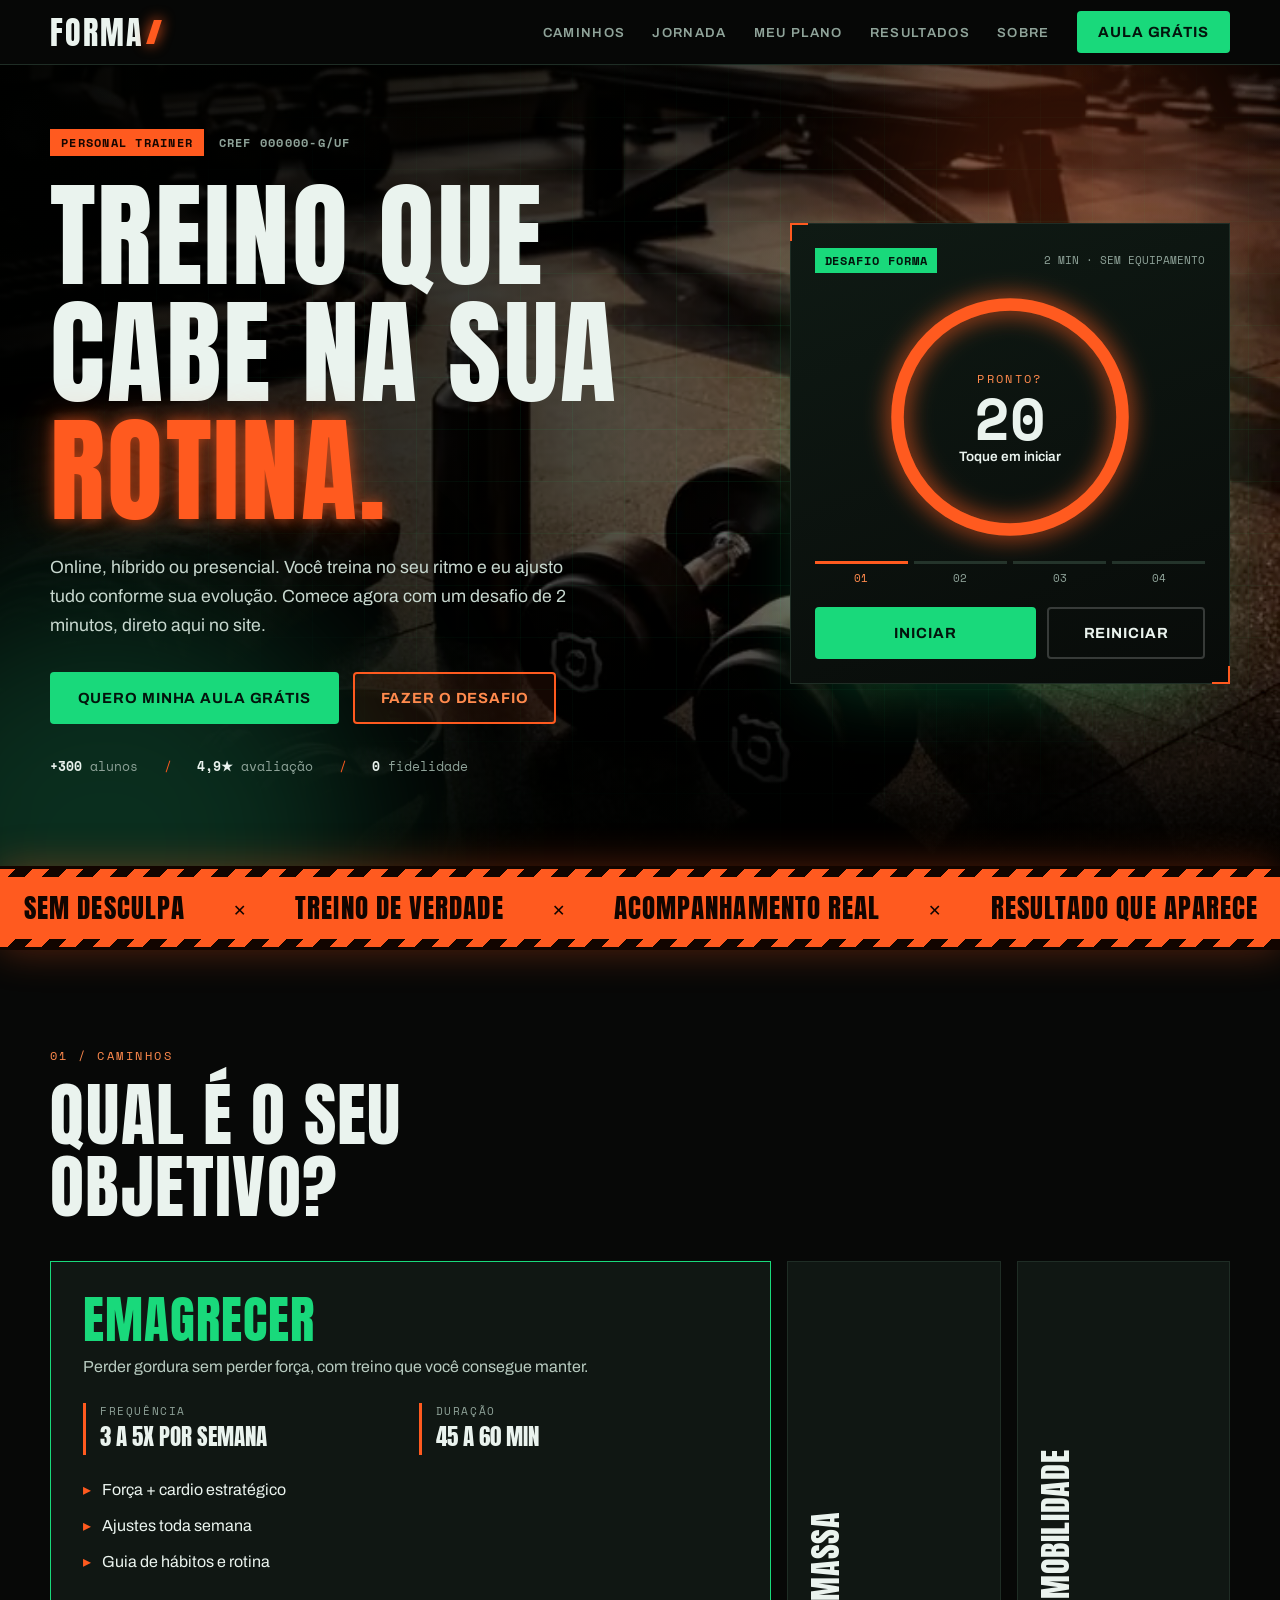
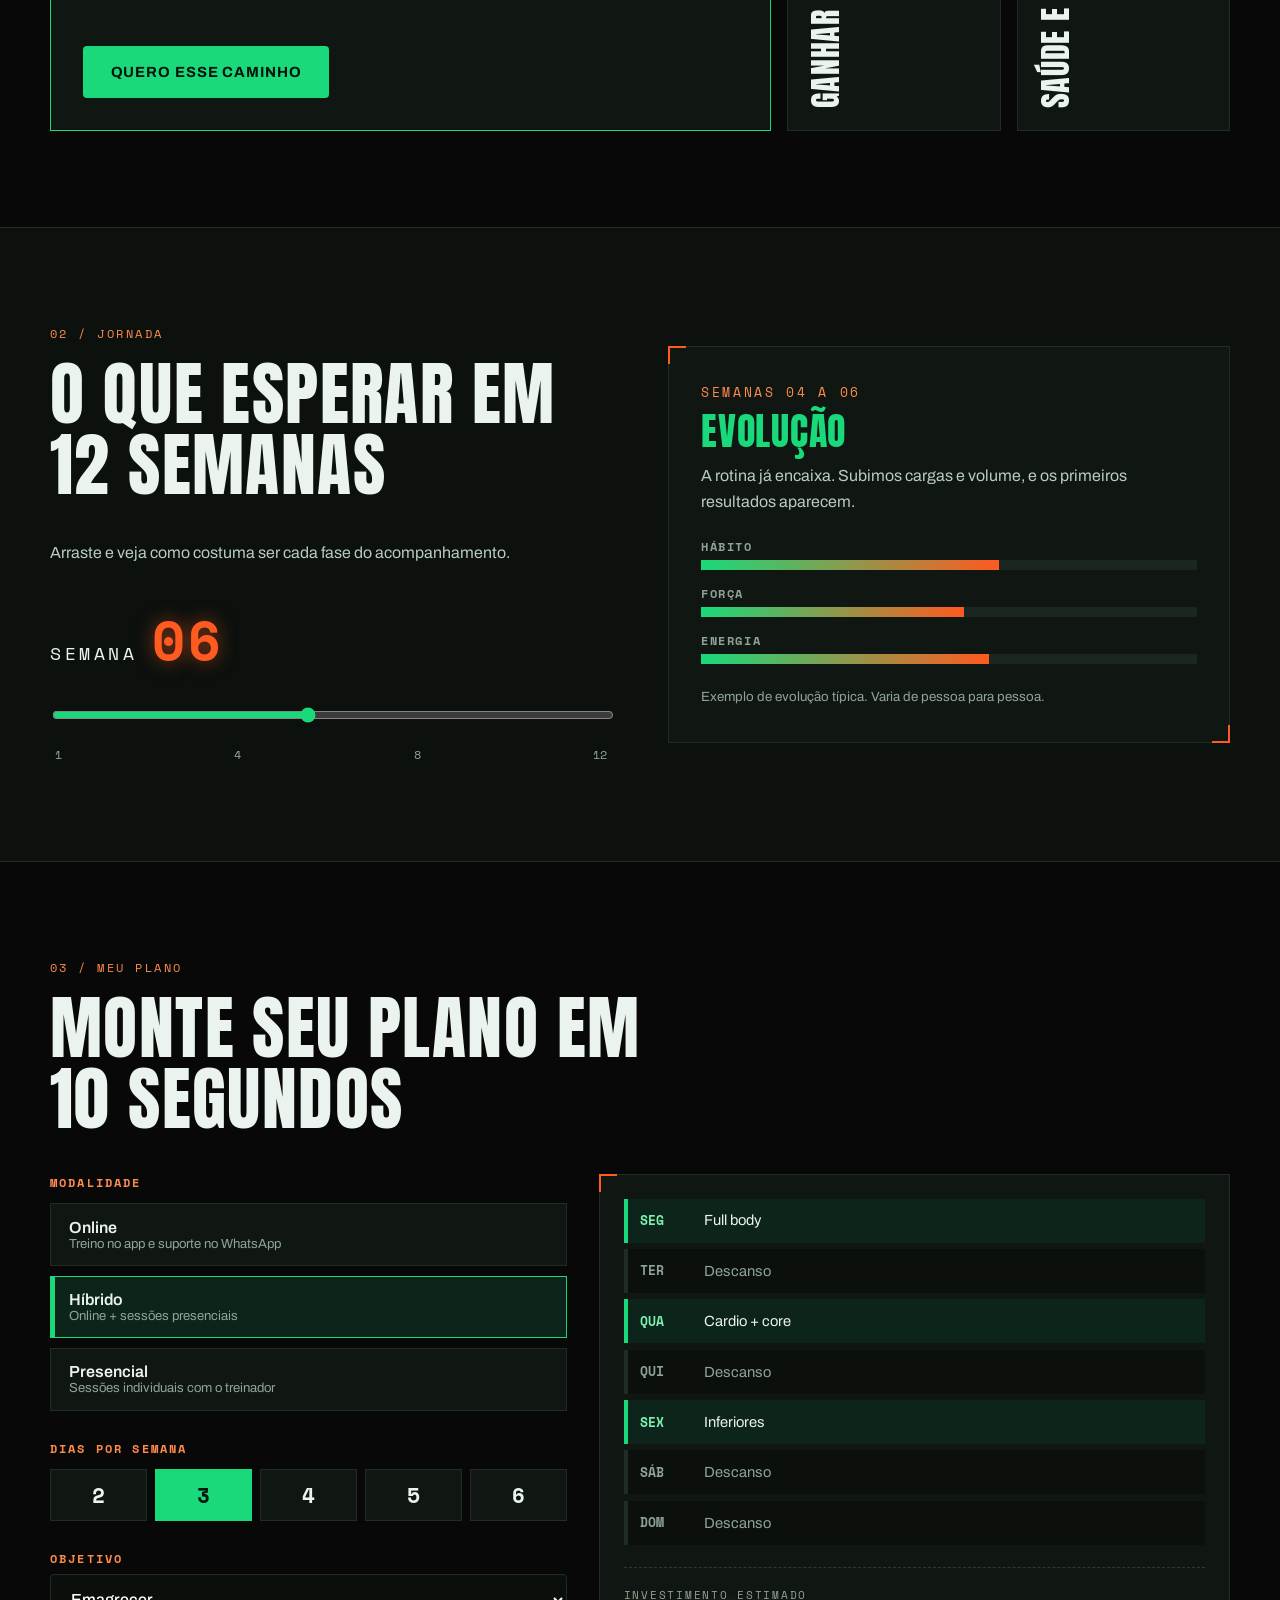
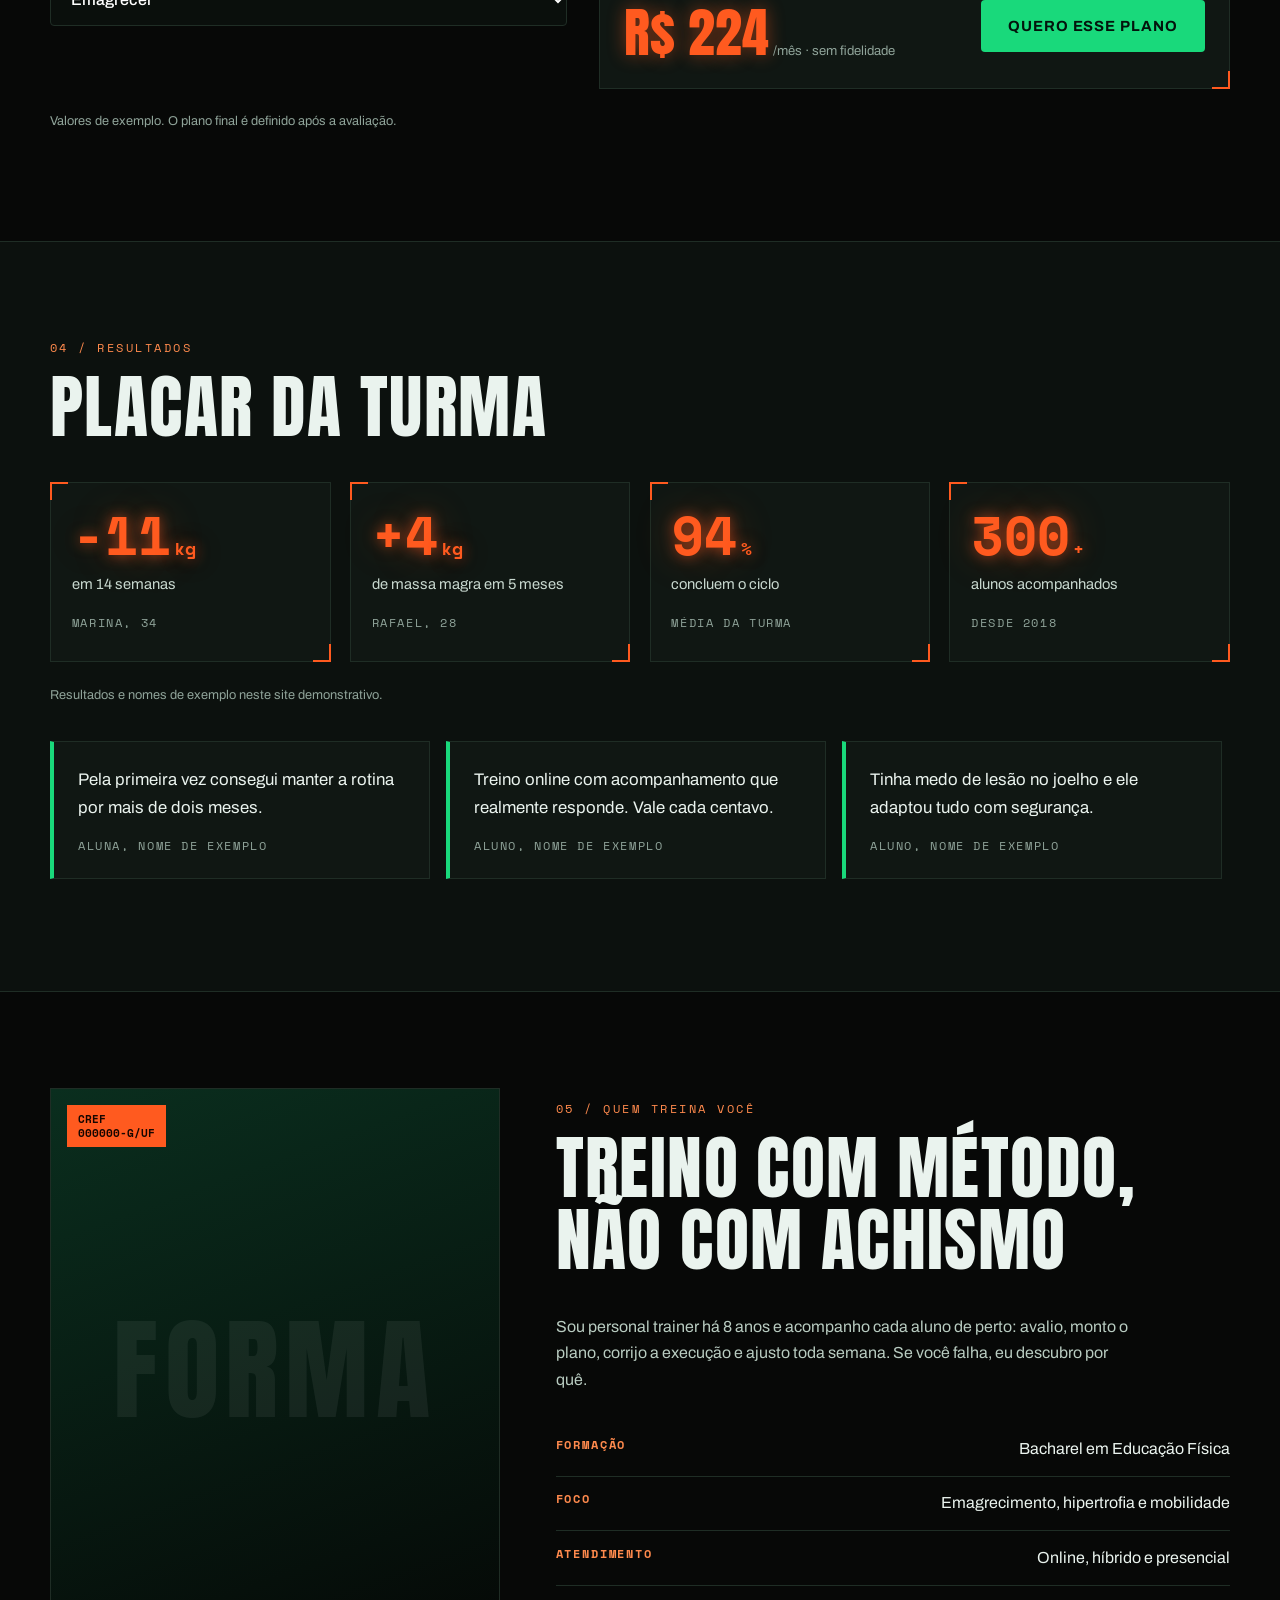
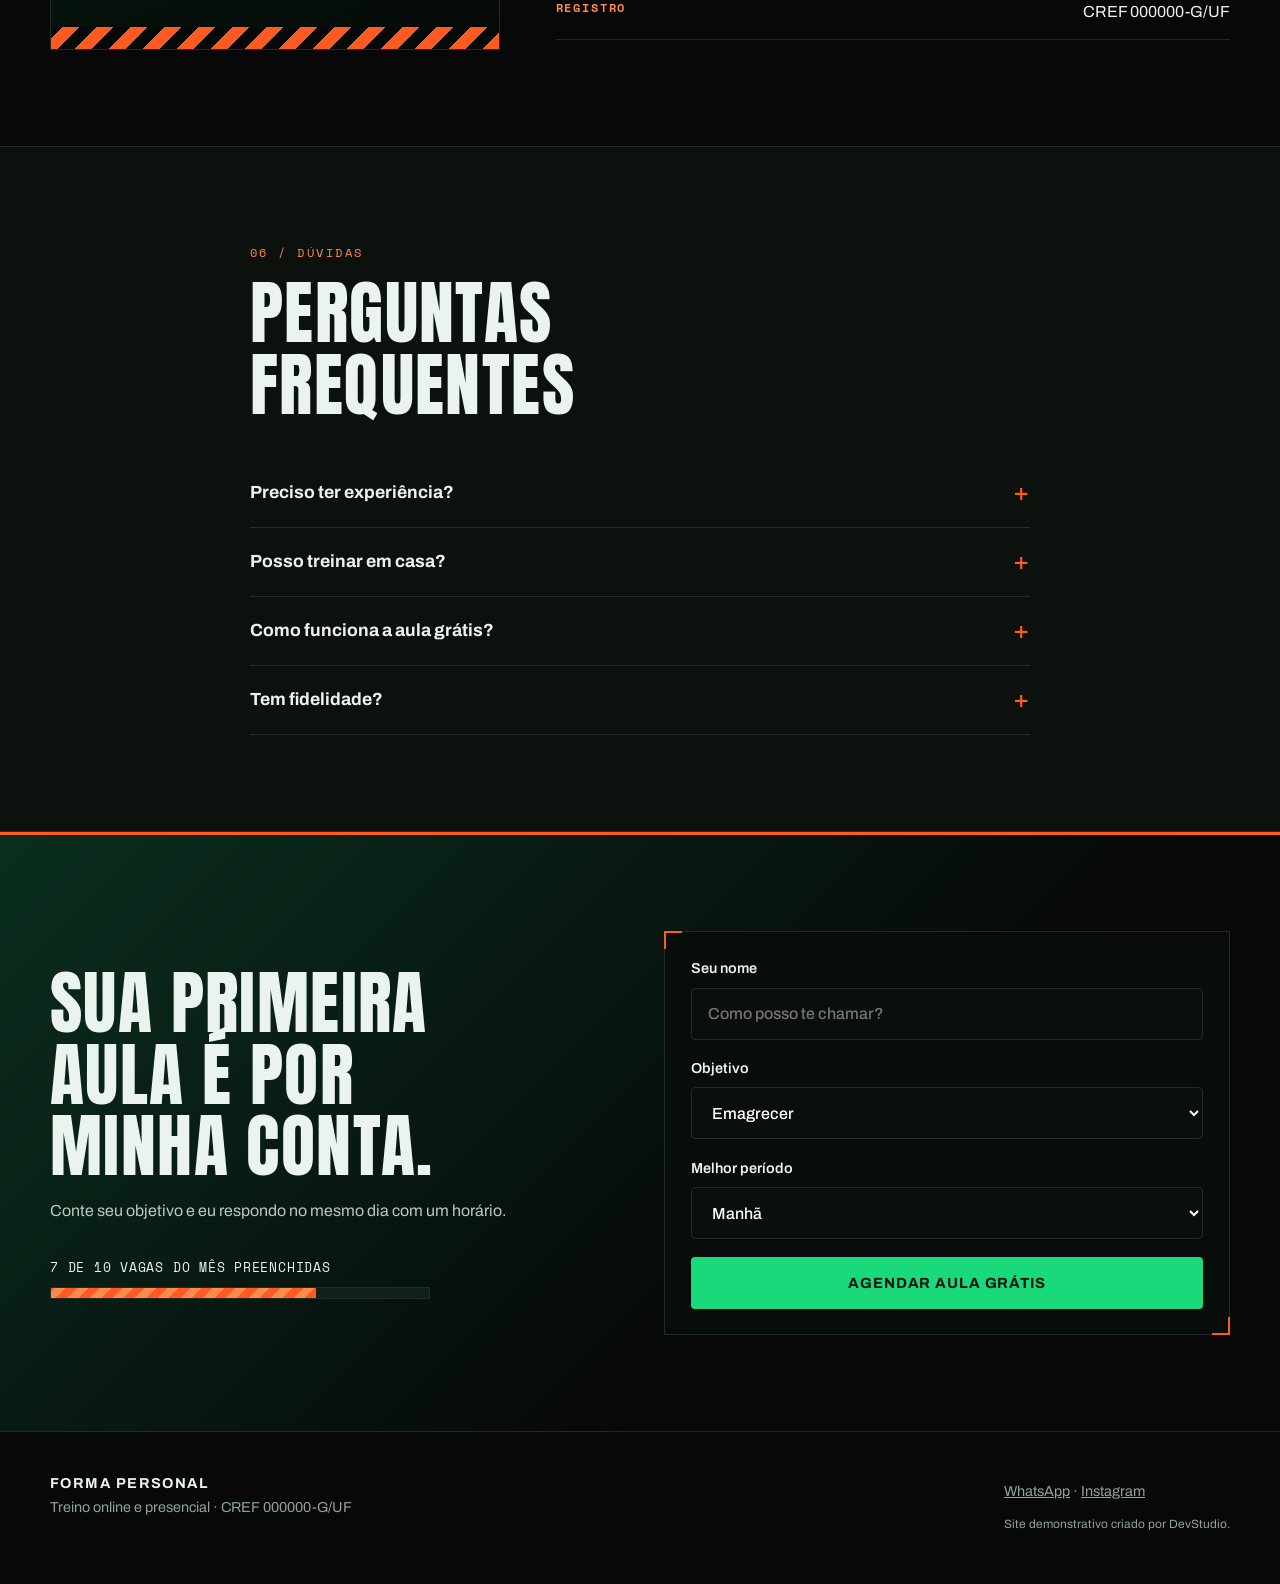
==== commit c9c328aa: "Demos abrem direto no index.html, remove Odonto, inclui Oliva Spa, reduz espaços do Aurora Co-Author" ====
--- a/demos/forma-personal/index.html
+++ b/demos/forma-personal/index.html
@@ -1,201 +1,117 @@
-<!doctype html>
+<!DOCTYPE html>
 <html lang="pt-BR">
 <head>
 <meta charset="utf-8">
-<meta name="viewport" content="width=device-width,initial-scale=1,viewport-fit=cover">
+<meta name="viewport" content="width=device-width, initial-scale=1, viewport-fit=cover">
 <title>Forma Personal | Treino que cabe na sua rotina</title>
-<meta name="description" content="Personal trainer com planos online e presenciais, acompanhamento de verdade e treino montado para a sua rotina. Descubra seu plano em 1 minuto.">
-<meta name="theme-color" content="#1a0a3a">
-<meta property="og:title" content="Forma Personal | Treino que cabe na sua rotina">
-<meta property="og:description" content="Planos online e presenciais com acompanhamento. Descubra qual combina com você.">
-<meta property="og:type" content="website">
-<link rel="icon" href="favicon.svg" type="image/svg+xml">
-<link rel="preconnect" href="https://fonts.googleapis.com">
-<link rel="preconnect" href="https://fonts.gstatic.com" crossorigin>
-<link href="https://fonts.googleapis.com/css2?family=Unbounded:wght@500;700;800&family=Manrope:wght@400;500;600;700;800&display=swap" rel="stylesheet">
-<link rel="stylesheet" href="style.css?v=1">
-<script type="application/ld+json">
-{"@context":"https://schema.org","@type":"HealthAndBeautyBusiness","name":"Forma Personal","description":"Personal trainer com planos de treino online e presenciais.","priceRange":"R$ 149 - R$ 590","makesOffer":[{"@type":"Offer","name":"Plano Online","price":"149","priceCurrency":"BRL"},{"@type":"Offer","name":"Plano Presencial","price":"390","priceCurrency":"BRL"},{"@type":"Offer","name":"Plano Híbrido","price":"590","priceCurrency":"BRL"}]}
-</script>
+<meta name="description" content="Personal trainer online, híbrido e presencial. Faça o desafio de 2 minutos, monte seu plano e marque sua aula grátis.">
+<meta name="theme-color" content="#070807">
+<link rel="icon" href="assets/favicon.svg" type="image/svg+xml">
+<link rel="preconnect" href="https://fonts.googleapis.com"><link rel="preconnect" href="https://fonts.gstatic.com" crossorigin>
+<link href="https://fonts.googleapis.com/css2?family=Anton&family=Archivo:wght@400;500;600;700&family=Space+Mono:wght@400;700&display=swap" rel="stylesheet">
+<link rel="stylesheet" href="css/styles.css">
 </head>
 <body>
-<svg width="0" height="0" style="position:absolute" aria-hidden="true">
-  <symbol id="i-bolt" viewBox="0 0 24 24"><path d="M13 2 4 14h6l-1 8 9-12h-6z" fill="currentColor"/></symbol>
-  <symbol id="i-wa" viewBox="0 0 24 24"><path fill="currentColor" d="M12 2a10 10 0 0 0-8.6 15.1L2 22l5-1.3A10 10 0 1 0 12 2zm5.2 14.1c-.2.6-1.3 1.2-1.8 1.2-.5.1-1.1.1-3.6-.9-3-1.3-4.9-4.4-5-4.6-.2-.2-1.2-1.6-1.2-3s.7-2.1 1-2.4c.2-.3.5-.3.7-.3h.5c.2 0 .4 0 .6.5l.9 2.1c.1.2.1.4 0 .6l-.4.6-.3.4c-.1.2-.3.4-.1.7.2.3.8 1.3 1.7 2.1 1.2 1 2.1 1.4 2.4 1.5.3.1.5.1.7-.1l1-1.2c.2-.3.4-.2.7-.1l2 1c.3.1.5.2.6.3.1.2.1.8-.1 1.4z"/></symbol>
-  <symbol id="i-check" viewBox="0 0 24 24"><path d="m5 12.5 4.5 4.5L19 7.5" fill="none" stroke="currentColor" stroke-width="2.6" stroke-linecap="round" stroke-linejoin="round"/></symbol>
-  <symbol id="i-arrow" viewBox="0 0 24 24"><path d="M5 12h14m-6-6 6 6-6 6" fill="none" stroke="currentColor" stroke-width="2.2" stroke-linecap="round" stroke-linejoin="round"/></symbol>
-  <symbol id="i-plus" viewBox="0 0 24 24"><path d="M12 5v14M5 12h14" fill="none" stroke="currentColor" stroke-width="2.2" stroke-linecap="round"/></symbol>
-  <symbol id="i-clock" viewBox="0 0 24 24"><circle cx="12" cy="12" r="9" fill="none" stroke="currentColor" stroke-width="2"/><path d="M12 7v5l3 2" fill="none" stroke="currentColor" stroke-width="2" stroke-linecap="round"/></symbol>
-  <symbol id="i-chat" viewBox="0 0 24 24"><path d="M4 5h16v11H9l-5 4z" fill="none" stroke="currentColor" stroke-width="2" stroke-linejoin="round"/></symbol>
-  <symbol id="i-chart" viewBox="0 0 24 24"><path d="M4 19V5m0 14h16M8 15l3-4 3 2 5-6" fill="none" stroke="currentColor" stroke-width="2" stroke-linecap="round" stroke-linejoin="round"/></symbol>
-</svg>
-
-<header class="hdr" id="hdr">
-  <div class="wrap hdr-in">
-    <a class="logo" href="#topo" aria-label="Forma Personal"><span class="logo-m"><svg><use href="#i-bolt"/></svg></span><b>FORMA</b><i>Personal</i></a>
-    <nav class="nav" id="nav" aria-label="Principal">
-      <a href="#plano">Seu plano</a><a href="#planos">Planos</a><a href="#treino">Treino</a><a href="#resultados">Resultados</a><a href="#faq">Dúvidas</a>
-    </nav>
-    <a class="btn btn-volt hdr-cta" href="#plano" data-wa-fallback>Quero começar</a>
-    <button class="burger" id="burger" aria-label="Abrir menu" aria-expanded="false" aria-controls="nav"><i></i><i></i></button>
-  </div>
-</header>
+<header class="hdr"><div class="wrap hdr-in">
+  <a href="#topo" class="logo">FORMA<i></i></a>
+  <nav class="nav" id="nav" aria-label="Principal"><a href="#caminhos">Caminhos</a><a href="#jornada">Jornada</a><a href="#plano">Meu plano</a><a href="#resultados">Resultados</a><a href="#sobre">Sobre</a><a href="#contato" class="btn btn-green nav-cta">Aula grátis</a></nav>
+  <button class="burger" id="burger" aria-label="Abrir menu" aria-expanded="false"><span></span><span></span></button>
+</div></header>
 
 <main id="topo">
 <section class="hero">
-  <div class="hero-glow" aria-hidden="true"></div>
+  <div class="hero-photo" aria-hidden="true"></div><div class="gridbg" aria-hidden="true"></div><i class="glow g-or" aria-hidden="true"></i><i class="glow g-gr" aria-hidden="true"></i>
   <div class="wrap hero-in">
     <div class="hero-txt">
-      <p class="tag"><svg><use href="#i-bolt"/></svg> Personal trainer · Online e presencial</p>
-      <h1 class="h1">Treino que cabe na sua <em>rotina.</em></h1>
-      <p class="lead">Planos online e presenciais com acompanhamento de verdade. Você diz o tempo que tem, eu monto o treino e ajusto toda semana.</p>
-      <div class="cta-row">
-        <a class="btn btn-volt btn-lg" href="#plano">Descobrir meu plano <svg class="ico"><use href="#i-arrow"/></svg></a>
-        <a class="btn btn-line btn-lg" href="#planos">Ver planos</a>
-      </div>
-      <ul class="proof">
-        <li><b data-count="300" data-suf="+">0</b><span>alunos acompanhados</span></li>
-        <li><b data-count="12" data-suf=" sem">0</b><span>para o 1º resultado</span></li>
-        <li><b data-count="4.9" data-dec="1">0</b><span>nota média</span></li>
-      </ul>
+      <p class="tag"><b>Personal trainer</b><span>CREF 000000-G/UF</span></p>
+      <h1>Treino que cabe na sua <em class="neon">rotina.</em></h1>
+      <p class="lead">Online, híbrido ou presencial. Você treina no seu ritmo e eu ajusto tudo conforme sua evolução. Comece agora com um desafio de 2 minutos, direto aqui no site.</p>
+      <div class="cta-row"><a href="#contato" class="btn btn-green">Quero minha aula grátis</a><a href="#desafio" class="btn btn-or">Fazer o desafio</a></div>
+      <ul class="trust mono"><li><b>+300</b> alunos</li><li><b>4,9★</b> avaliação</li><li><b>0</b> fidelidade</li></ul>
     </div>
-
-    <div class="phone" aria-label="Exemplo do treino do dia">
-      <div class="phone-top"><span>Treino de hoje</span><em>Peito e tríceps</em></div>
-      <div class="ring-wrap">
-        <svg viewBox="0 0 120 120" class="ring" aria-hidden="true"><circle cx="60" cy="60" r="52" class="ring-bg"/><circle cx="60" cy="60" r="52" class="ring-fg" id="ringFg"/></svg>
-        <div class="ring-t"><b id="ringPct">0%</b><span id="ringTxt">0 de 5</span></div>
-      </div>
-      <ul class="ex" id="exList">
-        <li><button type="button" aria-pressed="false"><span class="ck"><svg><use href="#i-check"/></svg></span><span class="ex-n">Supino reto<small>4 x 10</small></span></button></li>
-        <li><button type="button" aria-pressed="false"><span class="ck"><svg><use href="#i-check"/></svg></span><span class="ex-n">Supino inclinado<small>3 x 12</small></span></button></li>
-        <li><button type="button" aria-pressed="false"><span class="ck"><svg><use href="#i-check"/></svg></span><span class="ex-n">Crucifixo<small>3 x 12</small></span></button></li>
-        <li><button type="button" aria-pressed="false"><span class="ck"><svg><use href="#i-check"/></svg></span><span class="ex-n">Tríceps corda<small>4 x 12</small></span></button></li>
-        <li><button type="button" aria-pressed="false"><span class="ck"><svg><use href="#i-check"/></svg></span><span class="ex-n">Tríceps testa<small>3 x 10</small></span></button></li>
-      </ul>
-      <p class="phone-hint" id="exHint">Toque nos exercícios para marcar</p>
+    <div class="timer hud" id="desafio">
+      <div class="tm-head"><span class="badge">Desafio Forma</span><span class="mono">2 MIN · SEM EQUIPAMENTO</span></div>
+      <div class="ringwrap"><svg viewBox="0 0 120 120" aria-hidden="true"><circle class="rb" cx="60" cy="60" r="54"/><circle class="rp" id="rp" cx="60" cy="60" r="54"/></svg>
+        <div class="rc" aria-live="polite"><small id="tPhase" class="mono">PRONTO?</small><b id="tNum" class="mono">20</b><span id="tName">Toque em iniciar</span></div></div>
+      <ol class="tsteps" id="tSteps"></ol>
+      <div class="tctl"><button class="btn btn-green" id="tGo">Iniciar</button><button class="btn btn-line" id="tReset">Reiniciar</button></div>
+      <div class="tdone" id="tDone" hidden><b>Desafio concluído!</b><p>Isso foi só um gostinho. Quer um plano completo, no seu ritmo?</p><a id="tCta" class="btn btn-or" target="_blank" rel="noopener" href="#">Marcar minha aula grátis</a></div>
     </div>
   </div>
 </section>
+<div class="tape" aria-hidden="true"><div class="track" id="track"><span>Sem desculpa</span><span>Treino de verdade</span><span>Acompanhamento real</span><span>Resultado que aparece</span><span>No seu ritmo</span></div></div>
 
-<div class="strip" aria-hidden="true"><div class="strip-in"><span>FORÇA</span><span>CONSTÂNCIA</span><span>RESULTADO</span><span>ROTINA</span><span>EVOLUÇÃO</span><span>FORÇA</span><span>CONSTÂNCIA</span><span>RESULTADO</span><span>ROTINA</span><span>EVOLUÇÃO</span></div></div>
+<section class="sec" id="caminhos"><div class="wrap">
+  <header class="sh"><p class="mono">01 / CAMINHOS</p><h2>Qual é o seu objetivo?</h2></header>
+  <div class="paths" id="paths"></div>
+</div></section>
 
-<section class="sec" id="para-quem">
-  <div class="wrap">
-    <p class="eyebrow">Para quem é</p>
-    <h2 class="h2">Se você se encaixa em um destes, o plano é seu.</h2>
-    <div class="grid3 rv">
-      <article class="card"><span class="num">01</span><h3>Está começando</h3><p>Nunca treinou ou parou faz tempo. Você aprende o movimento certo, sem dor e sem pressa.</p></article>
-      <article class="card"><span class="num">02</span><h3>Tem pouco tempo</h3><p>Treinos de 40 minutos, encaixados no seu dia. Em casa, na academia ou no condomínio.</p></article>
-      <article class="card"><span class="num">03</span><h3>Treina e não evolui</h3><p>Troca de treino toda hora e o corpo não muda. Aqui tem plano, carga e metas semanais.</p></article>
+<section class="sec alt" id="jornada"><div class="wrap jour">
+  <div><header class="sh"><p class="mono">02 / JORNADA</p><h2>O que esperar em 12 semanas</h2></header><p class="sub">Arraste e veja como costuma ser cada fase do acompanhamento.</p>
+    <div class="wk mono">SEMANA <b id="wkN">06</b></div>
+    <input type="range" id="wk" min="1" max="12" value="6" aria-label="Semana da jornada"><div class="ticks mono"><span>1</span><span>4</span><span>8</span><span>12</span></div></div>
+  <div class="phase hud"><small class="mono" id="phN"></small><h3 id="phT"></h3><p id="phD"></p>
+    <div class="meters"><label>Hábito<i><u id="m1"></u></i></label><label>Força<i><u id="m2"></u></i></label><label>Energia<i><u id="m3"></u></i></label></div>
+    <small class="muted">Exemplo de evolução típica. Varia de pessoa para pessoa.</small></div>
+</div></section>
+
+<section class="sec" id="plano"><div class="wrap">
+  <header class="sh"><p class="mono">03 / MEU PLANO</p><h2>Monte seu plano em 10 segundos</h2></header>
+  <div class="cfg">
+    <div class="ctl">
+      <fieldset><legend>Modalidade</legend><div class="modes" id="modes"></div></fieldset>
+      <fieldset><legend>Dias por semana</legend><div class="seg" id="days"></div></fieldset>
+      <label class="obj">Objetivo<select id="goal"><option value="emag">Emagrecer</option><option value="massa">Ganhar massa</option><option value="saude">Saúde e mobilidade</option></select></label>
     </div>
+    <div class="out hud"><ul class="week" id="week"></ul>
+      <div class="price"><div><small class="mono">INVESTIMENTO ESTIMADO</small><b id="pr">R$ 0</b><span>/mês · sem fidelidade</span></div><a id="planGo" class="btn btn-green" target="_blank" rel="noopener" href="#">Quero esse plano</a></div></div>
   </div>
-</section>
+  <p class="muted fine">Valores de exemplo. O plano final é definido após a avaliação.</p>
+</div></section>
 
-<section class="sec sec-alt" id="plano">
-  <div class="wrap">
-    <p class="eyebrow">Monte seu plano</p>
-    <h2 class="h2">Três perguntas e eu te digo por onde começar.</h2>
-    <div class="quiz card" id="quiz">
-      <div class="q-head"><span id="qStep">Passo 1 de 3</span><div class="q-bar"><i id="qBar"></i></div></div>
-      <div class="q-body" id="qBody" aria-live="polite"></div>
-      <div class="q-nav"><button type="button" class="btn btn-line" id="qBack" hidden>Voltar</button></div>
-    </div>
+<section class="sec alt" id="resultados"><div class="wrap">
+  <header class="sh"><p class="mono">04 / RESULTADOS</p><h2>Placar da turma</h2></header>
+  <div class="score">
+    <div class="tile hud"><b class="mono neon">-11<small>kg</small></b><span>em 14 semanas</span><em>Marina, 34</em></div>
+    <div class="tile hud"><b class="mono neon">+4<small>kg</small></b><span>de massa magra em 5 meses</span><em>Rafael, 28</em></div>
+    <div class="tile hud"><b class="mono neon">94<small>%</small></b><span>concluem o ciclo</span><em>Média da turma</em></div>
+    <div class="tile hud"><b class="mono neon">300<small>+</small></b><span>alunos acompanhados</span><em>Desde 2018</em></div>
   </div>
-</section>
+  <p class="muted fine">Resultados e nomes de exemplo neste site demonstrativo.</p>
+  <div class="snap">
+    <figure><blockquote>Pela primeira vez consegui manter a rotina por mais de dois meses.</blockquote><figcaption>Aluna, nome de exemplo</figcaption></figure>
+    <figure><blockquote>Treino online com acompanhamento que realmente responde. Vale cada centavo.</blockquote><figcaption>Aluno, nome de exemplo</figcaption></figure>
+    <figure><blockquote>Tinha medo de lesão no joelho e ele adaptou tudo com segurança.</blockquote><figcaption>Aluno, nome de exemplo</figcaption></figure>
+  </div>
+</div></section>
 
-<section class="sec" id="planos">
-  <div class="wrap">
-    <p class="eyebrow">Planos</p>
-    <h2 class="h2">Escolha como quer treinar.</h2>
-    <div class="switch" role="group" aria-label="Período">
-      <button type="button" aria-pressed="true" data-per="1">Mensal</button>
-      <button type="button" aria-pressed="false" data-per="3">Trimestral <em>-15%</em></button>
-    </div>
-    <div class="plans rv" id="plans"></div>
-    <p class="note">Valores de exemplo. Sem fidelidade no mensal. Avaliação inicial gratuita em todos os planos.</p>
-  </div>
-</section>
+<section class="sec" id="sobre"><div class="wrap about">
+  <div class="portrait"><img src="assets/trainer.webp" alt="Personal trainer da Forma" onerror="this.remove()"><div class="stamp mono">CREF<br>000000-G/UF</div><b>FORMA</b></div>
+  <div><header class="sh"><p class="mono">05 / QUEM TREINA VOCÊ</p><h2>Treino com método, não com achismo</h2></header>
+    <p class="sub">Sou personal trainer há 8 anos e acompanho cada aluno de perto: avalio, monto o plano, corrijo a execução e ajusto toda semana. Se você falha, eu descubro por quê.</p>
+    <dl class="ficha"><div><dt>Formação</dt><dd>Bacharel em Educação Física</dd></div><div><dt>Foco</dt><dd>Emagrecimento, hipertrofia e mobilidade</dd></div><div><dt>Atendimento</dt><dd>Online, híbrido e presencial</dd></div><div><dt>Registro</dt><dd>CREF 000000-G/UF</dd></div></dl></div>
+</div></section>
 
-<section class="sec sec-alt" id="treino">
-  <div class="wrap">
-    <p class="eyebrow">Como é o treino</p>
-    <h2 class="h2">Um exemplo de semana.</h2>
-    <div class="tabs" role="tablist" aria-label="Treinos da semana" id="tabs"></div>
-    <div class="tab-panel card" id="tabPanel" role="tabpanel" aria-live="polite"></div>
-  </div>
-</section>
+<section class="sec alt" id="faq"><div class="wrap narrow">
+  <header class="sh"><p class="mono">06 / DÚVIDAS</p><h2>Perguntas frequentes</h2></header>
+  <details><summary>Preciso ter experiência?<b></b></summary><p>Não. O plano é montado para o seu nível, do iniciante ao avançado.</p></details>
+  <details><summary>Posso treinar em casa?<b></b></summary><p>Sim. O plano online funciona com poucos equipamentos e eu adapto ao que você tem.</p></details>
+  <details><summary>Como funciona a aula grátis?<b></b></summary><p>É uma sessão de avaliação e treino de 40 minutos, sem compromisso. Você conhece o método antes de escolher.</p></details>
+  <details><summary>Tem fidelidade?<b></b></summary><p>Não. Você cancela quando quiser.</p></details>
+</div></section>
 
-<section class="sec" id="metodo">
-  <div class="wrap">
-    <p class="eyebrow">Método</p>
-    <h2 class="h2">Do primeiro contato ao resultado.</h2>
-    <ol class="steps rv">
-      <li><span class="sn">1</span><h3>Avaliação gratuita</h3><p>Conversamos sobre objetivo, rotina, lesões e o que já funcionou ou não para você.</p></li>
-      <li><span class="sn">2</span><h3>Treino sob medida</h3><p>Você recebe a planilha no celular, com vídeos de cada exercício e cargas sugeridas.</p></li>
-      <li><span class="sn">3</span><h3>Acompanhamento</h3><p>Check-in semanal pelo WhatsApp. Ajusto volume e carga conforme você evolui.</p></li>
-      <li><span class="sn">4</span><h3>Resultado e meta nova</h3><p>A cada 4 semanas, reavaliação com medidas e fotos. Aí definimos a próxima meta.</p></li>
-    </ol>
-  </div>
-</section>
-
-<section class="sec sec-alt" id="resultados">
-  <div class="wrap">
-    <p class="eyebrow">Resultados</p>
-    <h2 class="h2">Gente real, rotina real.</h2>
-    <div class="grid3 rv">
-      <article class="card case"><div class="case-top"><span class="av">M</span><div><b>Marina, 34</b><small>Online · 3x por semana</small></div></div><p class="big">-7 kg <small>em 12 semanas</small></p><p>"Trabalho o dia todo e achava que não dava. Em casa, 40 minutos, e eu nunca mais faltei."</p></article>
-      <article class="card case"><div class="case-top"><span class="av">R</span><div><b>Rafael, 28</b><small>Presencial · 4x por semana</small></div></div><p class="big">+5 kg <small>de massa magra</small></p><p>"Treinava há anos sem sair do lugar. Com a progressão de carga certa, o corpo respondeu."</p></article>
-      <article class="card case"><div class="case-top"><span class="av">C</span><div><b>Camila, 41</b><small>Híbrido · 3x por semana</small></div></div><p class="big">+60% <small>de força nas pernas</small></p><p>"Voltei a treinar sem dor no joelho. O acompanhamento semanal faz toda a diferença."</p></article>
-    </div>
-    <p class="note">Depoimentos e números de exemplo. Resultados variam de pessoa para pessoa.</p>
-  </div>
-</section>
-
-<section class="sec" id="sobre">
-  <div class="wrap about">
-    <div class="about-av" aria-hidden="true"><span>F</span><i>CREF 000000-G/UF</i></div>
-    <div>
-      <p class="eyebrow">Quem treina você</p>
-      <h2 class="h2">Atenção individual, sem treino de prateleira.</h2>
-      <p class="lead dim">Educador físico com mais de 8 anos de experiência em emagrecimento, hipertrofia e condicionamento. Cada aluno tem um plano único, revisto toda semana, porque a sua rotina muda e o treino precisa acompanhar.</p>
-      <ul class="ticks"><li><svg><use href="#i-check"/></svg>Treino individual, nunca copiado</li><li><svg><use href="#i-check"/></svg>Resposta no WhatsApp em até 2 horas úteis</li><li><svg><use href="#i-check"/></svg>Reavaliação com medidas a cada 4 semanas</li></ul>
-    </div>
-  </div>
-</section>
-
-<section class="sec sec-alt" id="faq">
-  <div class="wrap narrow">
-    <p class="eyebrow">Dúvidas</p>
-    <h2 class="h2">O que mais perguntam.</h2>
-    <div class="faq">
-      <details><summary>Preciso ter academia?<svg class="plus"><use href="#i-plus"/></svg></summary><p>Não. No plano online você treina em casa com o que tiver. Se tiver academia, o treino é adaptado aos aparelhos que existem nela.</p></details>
-      <details><summary>Em quanto tempo vejo resultado?<svg class="plus"><use href="#i-plus"/></svg></summary><p>As primeiras mudanças de energia e disposição aparecem nas primeiras semanas. Resultado visível no corpo costuma vir entre 8 e 12 semanas, com constância.</p></details>
-      <details><summary>Posso treinar com lesão ou dor?<svg class="plus"><use href="#i-plus"/></svg></summary><p>Sim, desde que você tenha liberação médica. O treino é adaptado e a evolução é gradual. Conte tudo na avaliação inicial.</p></details>
-      <details><summary>Como funciona o pagamento?<svg class="plus"><use href="#i-plus"/></svg></summary><p>Pix, cartão ou boleto. O mensal não tem fidelidade e o trimestral tem 15% de desconto.</p></details>
-      <details><summary>E se eu faltar ou viajar?<svg class="plus"><use href="#i-plus"/></svg></summary><p>Sem problema. O treino é ajustado para a sua semana e há opções de treino de viagem, feitas para fazer em qualquer lugar.</p></details>
-    </div>
-  </div>
-</section>
-
-<section class="final">
-  <div class="wrap">
-    <h2 class="h1">Sua primeira avaliação é por minha conta.</h2>
-    <p class="lead">Conte seu objetivo e eu respondo hoje com a melhor forma de começar.</p>
-    <a class="btn btn-volt btn-lg" href="#" data-wa="Olá! Quero agendar minha avaliação gratuita.">Chamar no WhatsApp <svg class="ico"><use href="#i-wa"/></svg></a>
-  </div>
-</section>
+<section class="final" id="contato"><div class="wrap fin-in">
+  <div><h2>Sua primeira aula é por minha conta.</h2><p class="sub">Conte seu objetivo e eu respondo no mesmo dia com um horário.</p>
+    <div class="vagas"><div class="mono"><span id="vTxt"></span></div><i><u id="vBar"></u></i></div></div>
+  <div class="card hud"><label>Seu nome<input id="fN" placeholder="Como posso te chamar?" autocomplete="name"></label>
+    <label>Objetivo<select id="fO"><option>Emagrecer</option><option>Ganhar massa</option><option>Saúde e mobilidade</option></select></label>
+    <label>Melhor período<select id="fH"><option>Manhã</option><option>Tarde</option><option>Noite</option></select></label>
+    <p class="err" id="fE" role="alert" hidden>Digite seu nome para continuar.</p><button class="btn btn-green" id="fGo">Agendar aula grátis</button></div>
+</div></section>
 </main>
 
-<footer class="ft">
-  <div class="wrap ft-in">
-    <a class="logo" href="#topo" aria-label="Forma Personal"><span class="logo-m"><svg><use href="#i-bolt"/></svg></span><b>FORMA</b><i>Personal</i></a>
-    <p>Projeto demonstrativo criado pela <a href="../../" rel="noopener">DevStudio</a>. Nome, números e depoimentos são fictícios.</p>
-  </div>
-</footer>
-
-<div class="bar" id="bar"><a class="btn btn-volt" href="#plano">Descobrir meu plano</a><a class="bar-wa" href="#" data-wa="Olá! Quero saber mais sobre os planos." aria-label="Chamar no WhatsApp"><svg><use href="#i-wa"/></svg></a></div>
-
-<script src="app.js?v=1"></script>
+<footer class="foot"><div class="wrap foot-in"><p><b>FORMA PERSONAL</b><br>Treino online e presencial · CREF 000000-G/UF</p><p><a id="fWa" href="#" target="_blank" rel="noopener">WhatsApp</a> · <a id="fIg" href="#" target="_blank" rel="noopener">Instagram</a><br><small>Site demonstrativo criado por DevStudio.</small></p></div></footer>
+<div class="sticky"><a id="stk" class="btn btn-green" href="#" target="_blank" rel="noopener">Aula grátis no WhatsApp</a></div>
+<script src="js/main.js"></script>
 </body>
 </html>
--- a/demos/forma-personal/css/styles.css
+++ b/demos/forma-personal/css/styles.css
@@ -0,0 +1,81 @@
+:root{--bk:#070807;--bk2:#0C110E;--pn:#101713;--ln:#1f2d25;--gr:#19D97B;--gr2:#7DF0B2;--dg:#0A2E1E;--or:#FF5A1F;--or2:#FF8A4D;--tx:#EAF3EE;--mu:#8FA399;--d:Anton,Impact,"Arial Narrow","DejaVu Sans Condensed",sans-serif;--m:"Space Mono",ui-monospace,Menlo,Consolas,monospace;box-sizing:border-box}
+*,*::before,*::after{box-sizing:inherit}
+html{scroll-behavior:smooth;scroll-padding-top:80px;-webkit-text-size-adjust:100%}
+body{margin:0;background:var(--bk);color:var(--tx);font:400 1rem/1.65 Archivo,system-ui,sans-serif;overflow-x:hidden;-webkit-tap-highlight-color:transparent}
+h1,h2,h3{font-family:var(--d);font-weight:400;text-transform:uppercase;letter-spacing:.02em;line-height:1.02;margin:0}
+em{font-style:normal}.mono{font-family:var(--m)}.muted{color:var(--mu)}.fine{font-size:.8rem;margin-top:1.4rem}
+.neon{color:var(--or);text-shadow:0 0 14px #FF5A1F99,0 0 42px #FF5A1F55}
+a{color:inherit}a,button,summary,label{touch-action:manipulation}:focus-visible{outline:3px solid var(--or);outline-offset:3px}
+.wrap{width:min(1180px,100% - 2.5rem);margin-inline:auto}.narrow{max-width:780px}
+.btn{background:transparent;display:inline-flex;align-items:center;justify-content:center;min-height:52px;padding:.8rem 1.6rem;border-radius:4px;font:700 .92rem Archivo,sans-serif;letter-spacing:.06em;text-transform:uppercase;text-decoration:none;border:2px solid transparent;cursor:pointer;transition:transform .2s,box-shadow .2s,background .2s;text-align:center}
+.btn:hover{transform:translateY(-2px)}.btn-green{background:var(--gr);color:#03140c}.btn-green:hover{box-shadow:0 12px 34px -10px #19D97Baa}
+.btn-or{border-color:var(--or);color:var(--or2);background:#FF5A1F14}.btn-or:hover{background:var(--or);color:#160600;box-shadow:0 0 30px #FF5A1F77}.btn-line{border-color:#ffffff30;color:var(--tx)}
+.hud{position:relative}.hud::before,.hud::after{content:"";position:absolute;width:18px;height:18px;border:2px solid var(--or);pointer-events:none}.hud::before{top:-1px;left:-1px;border-right:0;border-bottom:0}.hud::after{bottom:-1px;right:-1px;border-left:0;border-top:0}
+.hdr{position:sticky;top:0;z-index:50;background:#070807ea;backdrop-filter:blur(12px);border-bottom:1px solid var(--ln);padding-top:env(safe-area-inset-top,0)}.hdr-in{display:flex;align-items:center;justify-content:space-between;height:64px}
+.logo{font:400 2rem var(--d);text-decoration:none;letter-spacing:.06em;display:flex;align-items:center}.logo i{width:8px;height:24px;background:var(--or);margin-left:6px;transform:skewX(-18deg);box-shadow:0 0 14px #FF5A1F}
+.nav{display:flex;align-items:center;gap:1.7rem;font:600 .82rem Archivo,sans-serif;letter-spacing:.1em;text-transform:uppercase;color:var(--mu)}.nav a{text-decoration:none}.nav a:hover{color:var(--gr2)}.nav .nav-cta{color:#03140c;min-height:42px;padding:.45rem 1.2rem}
+.burger{display:none;width:48px;height:48px;background:none;border:0;position:relative;margin-right:-10px}.burger span{position:absolute;left:12px;right:12px;height:2px;background:#fff;transition:.25s}.burger span:first-child{top:19px}.burger span:last-child{top:28px}
+.burger[aria-expanded=true] span:first-child{top:24px;transform:rotate(45deg)}.burger[aria-expanded=true] span:last-child{top:24px;transform:rotate(-45deg)}
+/* hero */
+.hero-photo{position:absolute;inset:0;z-index:-2;background:#070807 url(../assets/hero.webp) center 64%/cover no-repeat;filter:saturate(.9) contrast(1.06)}
+.hero-photo::after{content:"";position:absolute;inset:0;background:linear-gradient(90deg,rgba(7,8,7,.96) 0%,rgba(7,8,7,.78) 38%,rgba(7,8,7,.24) 100%),linear-gradient(180deg,rgba(7,8,7,.45),transparent 26%,transparent 66%,#070807 100%)}
+.hero{position:relative;isolation:isolate;padding:4rem 0 5.5rem;overflow:hidden}
+.gridbg{position:absolute;inset:0;z-index:-1;background-image:linear-gradient(#19d97b14 1px,transparent 1px),linear-gradient(90deg,#19d97b14 1px,transparent 1px);background-size:52px 52px;-webkit-mask-image:radial-gradient(ellipse at 65% 45%,#000 15%,transparent 72%);mask-image:radial-gradient(ellipse at 65% 45%,#000 15%,transparent 72%)}
+.glow{position:absolute;z-index:-1;border-radius:50%;filter:blur(90px);pointer-events:none}.g-or{width:380px;height:380px;right:2%;top:-8%;background:var(--or);opacity:.22}.g-gr{width:520px;height:520px;left:-12%;bottom:-30%;background:var(--dg);opacity:1}
+.hero-in{display:grid;grid-template-columns:1.1fr .9fr;gap:3.2rem;align-items:center}
+.tag{display:flex;flex-wrap:wrap;align-items:center;gap:.9rem;margin:0 0 1.3rem;font:700 .78rem var(--m);letter-spacing:.1em;text-transform:uppercase}.tag b{background:var(--or);color:#160600;padding:.25rem .7rem}.tag span{color:var(--mu)}
+h1{font-size:clamp(3.1rem,10.8vw,7.2rem)}h1 em{display:inline-block}
+.lead{font-size:1.1rem;color:#c8d8cf;max-width:34rem;margin:1.5rem 0 2rem}.cta-row{display:flex;gap:.9rem;flex-wrap:wrap}
+.trust{list-style:none;display:flex;gap:1.6rem;padding:0;margin:2rem 0 0;color:var(--mu);font-size:.82rem}.trust li+li::before{content:"/";color:var(--or);margin-right:1.6rem}.trust b{color:var(--tx)}
+/* timer */
+.timer{background:linear-gradient(160deg,#0f1a14,#080b09);border:1px solid var(--ln);padding:1.5rem;box-shadow:0 30px 70px -30px #19D97B55;max-width:440px;width:100%;justify-self:end}
+.tm-head{display:flex;justify-content:space-between;align-items:center;gap:1rem;margin-bottom:1.2rem;font-size:.7rem;color:var(--mu)}.badge{background:var(--gr);color:#03140c;font:700 .72rem var(--m);padding:.25rem .6rem;text-transform:uppercase;letter-spacing:.08em}
+.ringwrap{position:relative;width:min(250px,72%);margin:0 auto}.ringwrap svg{display:block;width:100%;transform:rotate(-90deg);overflow:visible}.ringwrap circle{fill:none;stroke-width:6}.rb{stroke:#1d2b23}.rp{stroke:var(--or);stroke-linecap:round;stroke-dasharray:339.3;stroke-dashoffset:0;filter:drop-shadow(0 0 6px #FF5A1F);transition:stroke .3s}.rp.rest{stroke:var(--gr);filter:drop-shadow(0 0 6px #19D97B)}
+.rc{position:absolute;inset:0;display:grid;place-content:center;text-align:center;gap:.1rem}.rc small{font-size:.72rem;letter-spacing:.2em;color:var(--or2)}.rc b{font-size:3.6rem;line-height:1}.rc span{font:600 .85rem Archivo,sans-serif;max-width:9rem;margin-inline:auto;color:var(--tx)}
+.tsteps{list-style:none;display:grid;grid-template-columns:repeat(4,1fr);gap:.4rem;margin:1.2rem 0;padding:0;font-size:.68rem;font-family:var(--m);text-align:center;color:var(--mu)}.tsteps li{border-top:3px solid #24342b;padding-top:.4rem;transition:.3s}.tsteps li.on{border-color:var(--or);color:var(--or2)}.tsteps li.done{border-color:var(--gr);color:var(--gr2)}
+.tctl{display:grid;grid-template-columns:1.4fr 1fr;gap:.7rem}.tdone{margin-top:1.2rem;padding:1rem;border:1px dashed var(--or);text-align:center}.tdone[hidden]{display:none}.tdone b{font:400 1.5rem var(--d);text-transform:uppercase;color:var(--or2)}.tdone p{margin:.3rem 0 .9rem;color:#c8d8cf;font-size:.92rem}.tdone .btn{width:100%}
+/* fita */
+.tape{background:var(--or);color:#120500;border-block:3px solid #120500;position:relative;overflow:hidden;box-shadow:0 0 40px #FF5A1F55}.tape::before,.tape::after{content:"";position:absolute;left:0;right:0;height:8px;background:repeating-linear-gradient(-45deg,#120500 0 12px,var(--or) 12px 24px);z-index:2}.tape::before{top:0}.tape::after{bottom:0}
+.track{display:flex;width:max-content;padding:1.15rem 0;animation:mq 30s linear infinite;font:400 1.7rem var(--d);text-transform:uppercase;letter-spacing:.04em}.track span{padding:0 1.5rem;white-space:nowrap}.track span::after{content:"✕";margin-left:3rem;font-size:1rem;vertical-align:middle}@keyframes mq{to{transform:translateX(-50%)}}
+/* seções */
+.sec{padding:6rem 0}.sec.alt{background:var(--bk2);border-block:1px solid var(--ln)}.sh{margin-bottom:2.4rem}.sh p{margin:0 0 .8rem;color:var(--or2);font-size:.78rem;letter-spacing:.2em}h2{font-size:clamp(2.3rem,7vw,4.4rem);max-width:17ch}.sub{color:#b8cbc0;max-width:36rem}
+.reveal{opacity:0;transform:translateY(22px);transition:opacity .7s,transform .7s}.reveal.in{opacity:1;transform:none}
+/* caminhos */
+.paths{display:flex;gap:1rem;min-height:470px}.path{position:relative;flex:1;background:var(--pn);border:1px solid var(--ln);overflow:hidden;transition:flex .55s cubic-bezier(.2,.7,.2,1),border-color .3s}.path.on{flex:3.4;border-color:var(--gr)}
+.path>button{position:absolute;inset:0;width:100%;background:none;border:0;color:inherit;cursor:pointer;text-align:left;padding:1.4rem}.path>button h3{font-size:2rem;writing-mode:vertical-rl;transform:rotate(180deg);height:100%;color:var(--tx)}.path:not(.on):hover{border-color:var(--or)}
+.path .body{display:none;padding:2rem;height:100%;flex-direction:column}.path.on .body{display:flex}.path.on>button{display:none}.path .body h3{font-size:clamp(2.2rem,4vw,3.4rem);color:var(--gr)}.path .body>p{color:#b8cbc0;margin:.5rem 0 1.4rem}
+.meta{display:grid;grid-template-columns:1fr 1fr;gap:1rem;margin-bottom:1.4rem}.meta div{border-left:3px solid var(--or);padding-left:.9rem}.meta small{display:block;font:400 .68rem var(--m);color:var(--mu);letter-spacing:.14em}.meta b{font:400 1.45rem var(--d);text-transform:uppercase}
+.path ul{list-style:none;margin:0 0 1.6rem;padding:0;display:grid;gap:.6rem}.path li::before{content:"▸";color:var(--or);margin-right:.7rem}.path .body .btn{align-self:flex-start;margin-top:auto}
+/* jornada */
+.jour{display:grid;grid-template-columns:1fr 1fr;gap:3.5rem;align-items:center}.wk{font-size:1.1rem;margin:1.8rem 0 .4rem;letter-spacing:.2em}.wk b{font-size:3.4rem;color:var(--or);text-shadow:0 0 18px #FF5A1F88}
+input[type=range]{width:100%;height:44px;accent-color:var(--gr);cursor:pointer}.ticks{display:flex;justify-content:space-between;font-size:.75rem;color:var(--mu);padding:0 .3rem}
+.phase{background:var(--pn);border:1px solid var(--ln);padding:2rem}.phase small.mono{color:var(--or2);letter-spacing:.2em}.phase h3{font-size:2.4rem;margin:.4rem 0 .7rem;color:var(--gr)}.phase p{color:#b8cbc0;margin:0 0 1.4rem}
+.meters{display:grid;gap:.9rem;margin-bottom:1.2rem}.meters label{display:grid;gap:.35rem;font:700 .72rem var(--m);letter-spacing:.14em;text-transform:uppercase;color:var(--mu)}.meters i{display:block;height:10px;background:#1a261f}.meters u{display:block;height:100%;width:0;background:linear-gradient(90deg,var(--gr),var(--or));transition:width .5s}
+/* plano */
+.cfg{display:grid;grid-template-columns:.9fr 1.1fr;gap:2rem;align-items:start}.ctl{display:grid;gap:1.8rem}fieldset{border:0;padding:0;margin:0;min-width:0}legend{font:700 .75rem var(--m);letter-spacing:.18em;text-transform:uppercase;color:var(--or2);margin-bottom:.8rem;padding:0}
+.modes{display:grid;gap:.6rem}.mode{display:flex;justify-content:space-between;align-items:center;gap:1rem;text-align:left;background:var(--pn);border:1.5px solid var(--ln);color:var(--tx);padding:.9rem 1.1rem;min-height:60px;cursor:pointer;font:600 1rem Archivo,sans-serif;transition:.2s}.mode small{display:block;font-weight:400;color:var(--mu);font-size:.82rem}.mode[aria-pressed=true]{border-color:var(--gr);background:#0d241a;box-shadow:inset 4px 0 0 var(--gr)}
+.seg{display:grid;grid-template-columns:repeat(5,1fr);gap:.5rem}.seg button{min-height:52px;background:var(--pn);border:1.5px solid var(--ln);color:var(--tx);font:700 1.3rem var(--m);cursor:pointer;transition:.2s}.seg button[aria-pressed=true]{background:var(--gr);border-color:var(--gr);color:#03140c}
+label{display:grid;gap:.4rem;font-weight:600;font-size:.9rem}select,input:not([type=range]){width:100%;min-height:52px;background:#0a0f0c;border:1.5px solid var(--ln);border-radius:4px;padding:.7rem 1rem;color:#fff;font:500 16px Archivo,sans-serif}.obj{font:700 .75rem var(--m);letter-spacing:.18em;text-transform:uppercase;color:var(--or2)}.obj select{font-family:Archivo,sans-serif;letter-spacing:0;text-transform:none}
+.out{background:var(--pn);border:1px solid var(--ln);padding:1.5rem}.week{list-style:none;margin:0 0 1.4rem;padding:0;display:grid;gap:.4rem}.week li{display:grid;grid-template-columns:3.2rem 1fr;align-items:center;gap:.8rem;min-height:44px;padding:.3rem .8rem;border-left:4px solid #1f2d25;background:#0b100d;font-size:.92rem;color:var(--mu);transition:.3s}.week li b{font:700 .8rem var(--m);color:var(--mu)}.week li.on{border-color:var(--gr);background:#0d241a;color:var(--tx)}.week li.on b{color:var(--gr2)}
+.price{display:flex;justify-content:space-between;align-items:center;gap:1rem;flex-wrap:wrap;border-top:1px dashed #2a3d32;padding-top:1.2rem}.price small{display:block;font-size:.68rem;color:var(--mu);letter-spacing:.16em}.price b{font:400 3.4rem var(--d);line-height:1;color:var(--or);text-shadow:0 0 18px #FF5A1F77}.price span{color:var(--mu);font-size:.82rem;margin-left:.3rem}
+/* placar */
+.score{display:grid;grid-template-columns:repeat(4,1fr);gap:1.2rem}.tile{background:var(--pn);border:1px solid var(--ln);padding:1.6rem 1.3rem}.tile b{display:block;font-size:3.4rem;line-height:1}.tile b small{font-size:1.1rem;margin-left:.2rem}.tile span{display:block;margin:.6rem 0 .8rem;color:#c8d8cf;font-size:.92rem}.tile em{font:400 .72rem var(--m);letter-spacing:.14em;text-transform:uppercase;color:var(--mu)}
+.snap{display:flex;gap:1rem;overflow-x:auto;scroll-snap-type:x mandatory;margin-top:2.2rem;padding-bottom:1rem;-webkit-overflow-scrolling:touch}.snap figure{margin:0;flex:0 0 min(380px,84%);scroll-snap-align:start;background:var(--pn);border:1px solid var(--ln);border-left:4px solid var(--gr);padding:1.5rem}.snap blockquote{margin:0 0 1rem;font-size:1.05rem}.snap figcaption{font:400 .72rem var(--m);letter-spacing:.14em;text-transform:uppercase;color:var(--mu)}
+/* sobre */
+.about{display:grid;grid-template-columns:.8fr 1.2fr;gap:3.5rem;align-items:center}.portrait{position:relative;aspect-ratio:4/5;background:linear-gradient(160deg,var(--dg),#050806);border:1px solid var(--ln);overflow:hidden;display:grid;place-items:center}.portrait::before{content:"";position:absolute;left:0;right:0;bottom:0;height:22px;background:repeating-linear-gradient(-45deg,var(--or) 0 12px,#070807 12px 24px)}
+.portrait b{font:400 clamp(4rem,11vw,7rem) var(--d);color:#ffffff10;letter-spacing:.06em}.portrait img{position:absolute;inset:0;width:100%;height:100%;object-fit:cover}.stamp{position:absolute;top:1rem;left:1rem;background:var(--or);color:#160600;padding:.4rem .7rem;font-size:.7rem;font-weight:700;line-height:1.3}
+.ficha{margin:1.8rem 0 0;display:grid;gap:0}.ficha div{display:flex;justify-content:space-between;gap:1rem;padding:.85rem 0;border-bottom:1px solid var(--ln)}.ficha dt{font:700 .72rem var(--m);letter-spacing:.16em;text-transform:uppercase;color:var(--or2)}.ficha dd{margin:0;text-align:right}
+details{border-bottom:1px solid var(--ln)}summary{list-style:none;cursor:pointer;display:flex;justify-content:space-between;align-items:center;gap:1rem;min-height:68px;font-weight:700;font-size:1.1rem}summary::-webkit-details-marker{display:none}summary b::before{content:"+";font:400 1.9rem var(--m);color:var(--or);display:inline-block;transition:transform .25s}details[open] summary b::before{transform:rotate(45deg)}details p{margin:0 0 1.2rem;color:var(--mu)}
+.final{background:linear-gradient(135deg,#0A2E1E,#070807 65%);padding:6rem 0;border-top:3px solid var(--or)}.fin-in{display:grid;grid-template-columns:1fr 1fr;gap:3rem;align-items:center}.final h2{max-width:13ch;margin-bottom:1rem}
+.vagas{margin-top:2rem;max-width:380px;font-size:.8rem;letter-spacing:.06em}.vagas i{display:block;height:12px;background:#12201a;margin-top:.6rem;border:1px solid var(--ln)}.vagas u{display:block;height:100%;width:0;background:repeating-linear-gradient(-45deg,var(--or) 0 8px,#ff8a4d 8px 16px);transition:width 1.2s .3s}
+.card{background:#080c0a;border:1px solid var(--ln);padding:1.6rem;display:grid;gap:1.1rem}.err{color:#ff8a8a;margin:0;font-size:.88rem}
+.foot{padding:2.5rem 0 3rem;color:var(--mu);font-size:.9rem;border-top:1px solid var(--ln)}.foot-in{display:flex;flex-wrap:wrap;justify-content:space-between;gap:1.5rem}.foot p{margin:0}.foot a{display:inline-block;padding:.5rem 0}.foot b{color:var(--tx);letter-spacing:.1em}.sticky{display:none}
+@media(max-width:900px){
+ .hero-photo{background-position:62% 70%}.hero-photo::after{background:linear-gradient(180deg,rgba(7,8,7,.92),rgba(7,8,7,.6) 48%,rgba(7,8,7,.94))}.hero-in,.jour,.cfg,.about,.fin-in{grid-template-columns:1fr}.hero{padding:2.5rem 0 4rem}.sec{padding:4rem 0}.timer{justify-self:stretch;max-width:none}
+ .burger{display:block}.nav{position:fixed;inset:calc(64px + env(safe-area-inset-top,0)) 0 auto 0;flex-direction:column;align-items:stretch;gap:0;padding:.5rem 1.5rem 1.5rem;background:#070807fa;transform:translateY(-130%);transition:transform .3s;visibility:hidden;border-bottom:2px solid var(--or)}.nav.open{transform:none;visibility:visible}.nav a{padding:1rem 0;min-height:54px;border-bottom:1px solid var(--ln)}.nav .nav-cta{margin-top:1rem;border:0}
+ .cta-row .btn{flex:1 1 100%}.paths{flex-direction:column;min-height:0}.path,.path.on{flex:none}.path>button{position:static;height:auto;min-height:64px;display:flex;align-items:center;padding:1rem 1.3rem}.path>button h3{writing-mode:horizontal-tb;transform:none;height:auto;font-size:1.7rem}.path.on>button{display:none}.path .body{padding:1.5rem}
+ .score{grid-template-columns:1fr 1fr}.portrait{aspect-ratio:16/10}
+ .sticky{display:block;position:fixed;left:0;right:0;bottom:0;z-index:55;padding:.7rem 1rem calc(.7rem + env(safe-area-inset-bottom,0));background:#070807f5;border-top:2px solid var(--or)}.sticky .btn{width:100%}.foot{padding-bottom:6rem}
+}
+@media(max-width:480px){.score{grid-template-columns:1fr}.tile b{font-size:3rem}.trust{gap:1rem}.trust li+li::before{margin-right:1rem}.price b{font-size:3rem}}
+@media(prefers-reduced-motion:reduce){*{animation:none!important;transition:none!important}.reveal{opacity:1;transform:none}html{scroll-behavior:auto}}
